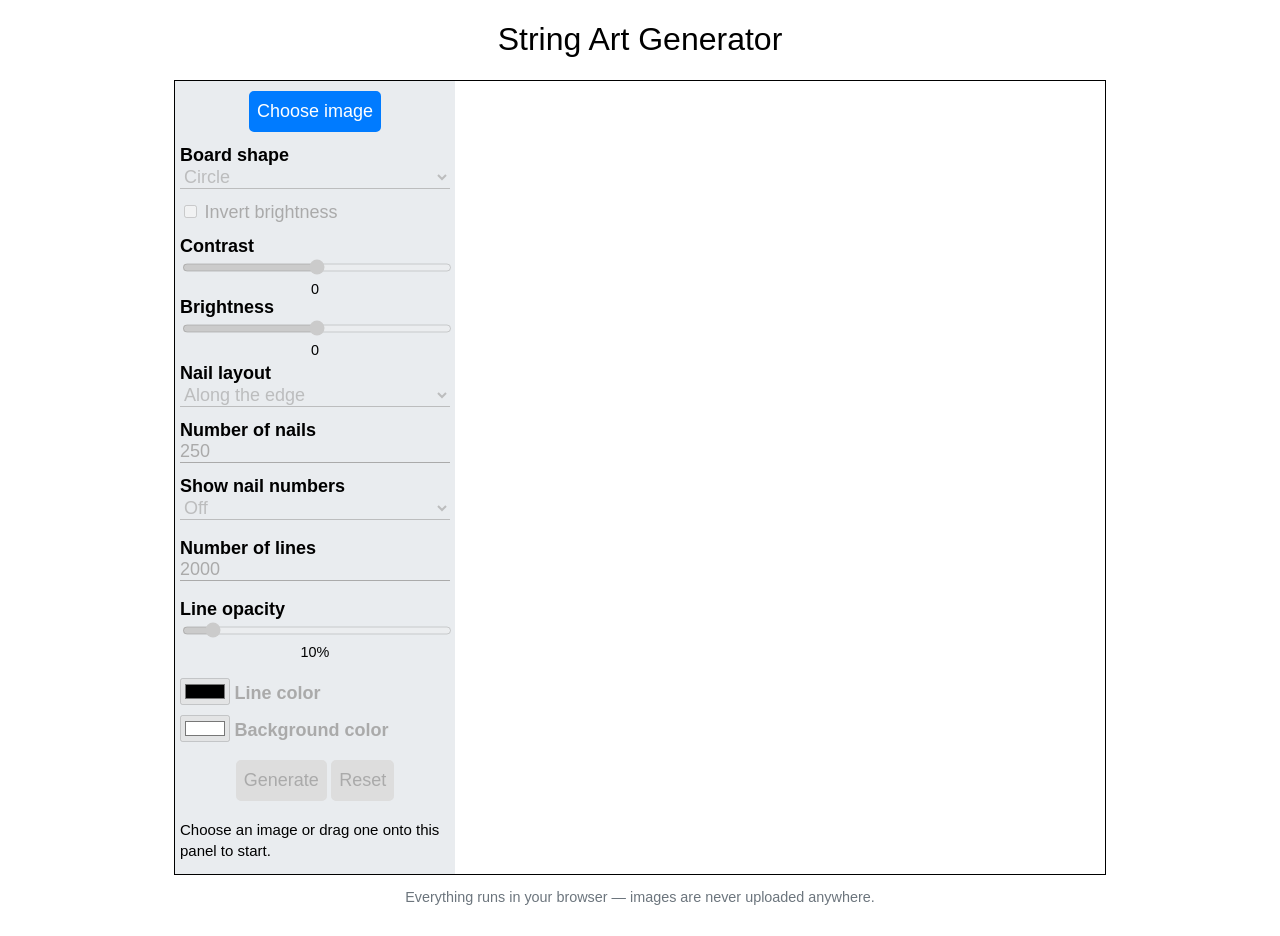
==== index.html @ 0b9c3422 "Custom Base Board like Hexagonal, Square, Circle, Oval String Art Portrait Webtool including Random " ====
<!DOCTYPE html>
<html lang="en">
<head>
    <meta charset="utf-8">
    <meta name="viewport" content="width=device-width, initial-scale=1">
    <title>String Art Generator</title>
    <meta name="description" content="Turn any photo into string art. Square, circle, landscape and portrait boards, printable nail templates and winding sequences.">
    <link rel="stylesheet" type="text/css" href="css/controls.css">
    <link rel="stylesheet" type="text/css" href="css/styles.css">
</head>
<body>
    <h1>String Art Generator</h1>
    <div class="generator" id="generator-box">
        <div class="drag-drop" id="drag-drop-box" style="display: none">
            <div class="drag-drop-table">
                <div>Drop the file to load the image</div>
            </div>
        </div>

        <div class="controls">
            <div class="control-block centered no-top-padding">
                <input type="submit" id="select-btn" value="Choose image"><br>
            </div>

            <div id="controls-box">
                <div class="control-block no-top-padding">
                    <label><b>Board shape</b>
                        <select id="form-type-box" disabled>
                            <option value="circle" selected>Circle</option>
                            <option value="rect">Square</option>
                            <option value="album">Landscape</option>
                            <option value="portrait">Portrait</option>
                            <option value="hexagon">Hexagon (flat top)</option>
                            <option value="hexagon-pointy">Hexagon (pointy top)</option>
                            <option value="oval-horizontal">Oval (horizontal)</option>
                            <option value="oval-vertical">Oval (vertical)</option>
                            <option value="image">Match image</option>
                        </select>
                    </label>
                </div>

                <div class="control-block no-top-padding">
                    <input type="checkbox" id="invert-box" disabled> <label for="invert-box">Invert brightness</label>
                </div>

                <div class="control-block no-margin no-top-padding">
                    <label><b>Contrast</b><br>
                        <input type="range" id="contrast-box" value="0" min="-100" max="100" step="5" disabled>
                    </label>
                    <div class="range-label" id="contrast-value">0</div>

                    <label><b>Brightness</b><br>
                        <input type="range" id="brightness-box" value="0" min="-100" max="100" step="5" disabled>
                    </label>
                    <div class="range-label" id="brightness-value">0</div>
                </div>

                <div class="control-block no-top-padding">
                    <label><b>Nail layout</b>
                        <select id="nails-mode-box" disabled>
                            <option value="border" selected>Along the edge</option>
                            <option value="grid">Grid</option>
                            <option value="random">Random</option>
                        </select>
                    </label>
                </div>

                <div class="control-block no-top-padding">
                    <label><b>Number of nails</b><br>
                        <input type="number" id="nails-count-box" value="250" min="50" max="1000" disabled>
                    </label>
                </div>

                <div class="control-block no-top-padding">
                    <label><b>Show nail numbers</b>
                        <select id="nail-numbers-box" disabled>
                            <option value="off" selected>Off</option>
                            <option value="all">Every nail</option>
                            <option value="5">Every 5th nail</option>
                            <option value="10">Every 10th nail</option>
                        </select>
                    </label>
                </div>

                <div class="control-block">
                    <label><b>Number of lines</b><br>
                        <input type="number" id="lines-count-box" value="2000" min="100" max="10000" disabled>
                    </label>
                </div>

                <div class="control-block">
                    <label><b>Line opacity</b><br>
                        <input type="range" id="lines-weight-box" value="10" min="1" max="100" disabled>
                    </label>
                    <div class="range-label" id="lines-weight-value">10%</div>
                </div>

                <div class="control-block no-margin">
                    <input type="color" id="lines-color-box" value="#000000" disabled> <label for="lines-color-box"><b>Line color</b></label>
                </div>

                <div class="control-block">
                    <input type="color" id="background-color-box" value="#ffffff" disabled> <label for="background-color-box"><b>Background color</b></label>
                </div>

                <div class="control-block centered">
                    <input type="submit" id="generate-btn" value="Generate" disabled>
                    <input type="submit" id="reset-btn" value="Reset" disabled>
                    <div id="status-box"></div>
                </div>
            </div>

            <div class="control-block">
                <div id="info-box">Choose an image or drag one onto this panel to start.</div>
            </div>

            <div id="save-box" style="display: none">
                <hr>
                <div class="control-block no-top-padding">
                    <label><b>Save as:</b>
                        <select id="save-type-box">
                            <option value="png">Image (PNG)</option>
                            <option value="svg">Vector (SVG)</option>
                            <option value="template">Nail template (SVG, numbered)</option>
                            <option value="sequence">Winding sequence (TXT)</option>
                            <option value="stringart">Project file (.stringart)</option>
                        </select>
                    </label>
                </div>

                <div class="control-block no-top-padding centered">
                    <input type="submit" id="save-btn" value="Save">
                </div>
            </div>
        </div>

        <div class="view">
            <div class="canvas-wrap">
                <canvas id="canvas"></canvas>
                <canvas id="overlay" aria-hidden="true"></canvas>
            </div>
        </div>
    </div>

    <p class="footer">Everything runs in your browser — images are never uploaded anywhere.</p>

    <script src="js/constants.js"></script>
    <script src="js/string_art_generator.js"></script>
    <script src="js/init.js"></script>
    <script src="js/events.js"></script>
    <script src="js/draw.js"></script>
    <script src="js/shapes.js"></script>
    <script>
        let canvas = document.getElementById('canvas')
        let generator = new StringArtGenerator(canvas)
    </script>
</body>
</html>
---- css/controls.css ----
.control-block {
    margin-bottom: 8px;
    padding: 5px;
    user-select: none;
    text-align: left;
}

.control-block input[type="text"],
.control-block input[type="number"],
.control-block input[type="range"],
.control-block select {
    box-sizing: border-box;
    width: 100%;
    border: none;
    border-bottom: 1px solid #808080;
    padding: 0;
    background: transparent;
    color: #000;
}

.control-block input[type="text"]:disabled,
.control-block input[type="number"]:disabled,
.control-block input[type="range"]:disabled,
.control-block select:disabled {
    color: #aaa;
    border-color: #aaa;
    pointer-events: none;
}

.control-block input[type="number"].half {
    width: 48%;
}

.control-block input[type="text"]:focus,
.control-block input[type="range"],
.control-block input[type="number"]:focus,
.control-block select:focus {
    outline: none;
    border-bottom: 1px solid #0062cc;
}

.control-block input[type="text"]:enabled:hover,
.control-block input[type="range"],
.control-block input[type="number"]:enabled:hover,
.control-block select:enabled:hover {
    outline: none;
    border-bottom: 1px solid #0062cc;
}

.control-block input[type="submit"] {
    background: #007bff;
    color: #fff;
    padding: 8px 6px;
    border: 2px solid #007bff;
    border-radius: 5px;
    outline: none;
}

.control-block input[type="submit"]:focus {
    border-color: #0062cc;
}

.control-block input[type="submit"]:enabled:hover {
    background: #0062cc;
    border-color: #0062cc;
    cursor: pointer;
}

.control-block input[type="submit"]:disabled {
    background: #ddd;
    border-color: #ddd;
    color: #aaa;
}

.control-block input:disabled + label {
    color: #aaa;
}

.control-block hr {
    margin-top: 0;
}

.control-block .range-label {
    text-align: center;
    font-size: 0.9em;
}

.control-block input[type="range"]:disabled > .range-label {
    color: #aaa;
}


.controls-section {
    border-top: 1px solid #000;
}

.controls-section .header {
    padding: 5px;
    font-weight: bold;
    font-size: 1.15em;
    cursor: pointer;
}
---- css/styles.css ----
body {
    font-family: Ubuntu, "Segoe UI", Roboto, "Helvetica Neue", Arial, sans-serif;
    margin: 0;
    padding: 0 8px 16px;
}

h1 {
    text-align: center;
    font-weight: 500;
}

.footer {
    text-align: center;
    color: #6c757d;
    font-size: 0.9em;
}

#info-box {
    font-size: 15px;
    line-height: 1.4;
}

.generator {
    display: table;
    border-collapse: collapse;
    border: 1px solid #000;
    margin: 0 auto;
    position: relative;
}

.controls {
    display: table-cell;
    width: 280px;
    vertical-align: top;
    padding-top: 10px;
    background: #e9ecef;
}

.view {
    display: table-cell;
    width: min(85vh, 50vw);
    vertical-align: top;
    padding: 10px 5px;
}

.generator input, .generator select, .generator label {
    font-family: Ubuntu, "Segoe UI", Roboto, "Helvetica Neue", Arial, sans-serif;
    font-size: 18px;
}

.view canvas {
    width: 100%;
    aspect-ratio: 1 / 1;
}

.centered {
    text-align: center !important;
}

.no-top-padding {
    padding-top: 0 !important;
}

.no-margin {
    margin: 0;
}

.drag-drop {
    background: #e9ecef88;
    position: absolute;
    left: 0;
    right: 0;
    top: 0;
    bottom: 0;
    font-size: 2.5em;
    color: #0062cc;
    pointer-events: none;
    user-select: none;
}

.drag-drop-table {
    display: table;
    height: 100%;
    width: 100%;
}

.drag-drop-table div {
    display: table-cell;
    text-align: center;
    vertical-align: middle;
}

@media (max-width: 600px) {
    .generator {
        display: block;
    }

    .view, .controls {
        display: block;
        width: auto;
    }
}

.canvas-wrap {
    position: relative;
}

.canvas-wrap canvas {
    display: block;
}

#overlay {
    position: absolute;
    left: 0;
    top: 0;
    pointer-events: none;
}
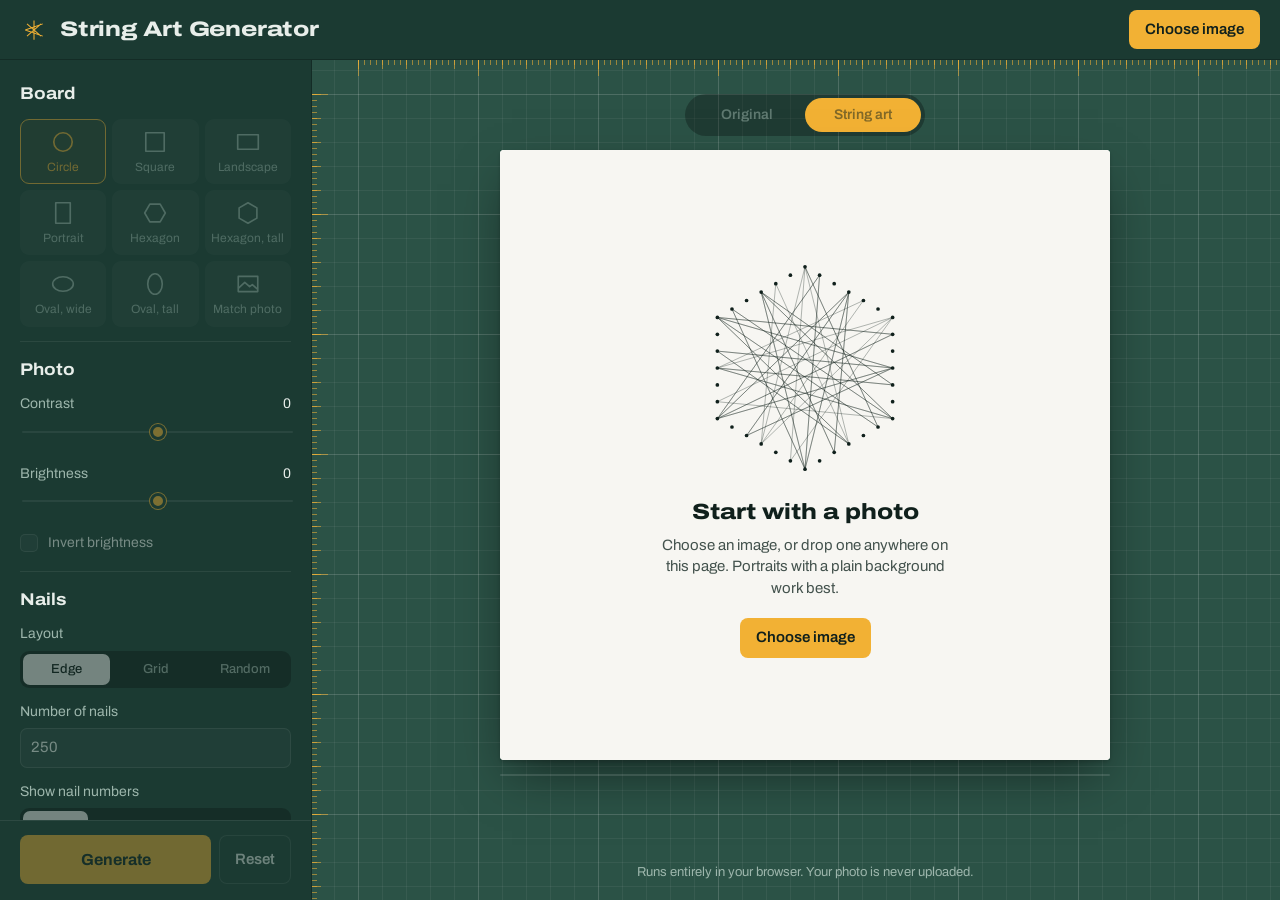
==== commit 4d0736af: "update theme gui changes" ====
--- a/index.html
+++ b/index.html
@@ -4,155 +4,210 @@
     <meta charset="utf-8">
     <meta name="viewport" content="width=device-width, initial-scale=1">
     <title>String Art Generator</title>
-    <meta name="description" content="Turn any photo into string art. Square, circle, landscape and portrait boards, printable nail templates and winding sequences.">
-    <link rel="stylesheet" type="text/css" href="css/controls.css">
-    <link rel="stylesheet" type="text/css" href="css/styles.css">
+    <meta name="description" content="Turn any photo into string art. Circle, square, portrait, hexagon and oval boards, printable nail templates and winding sequences.">
+    <meta name="theme-color" content="#1B3A32">
+    <link rel="icon" href="data:image/svg+xml,<svg xmlns='http://www.w3.org/2000/svg' viewBox='0 0 32 32'><rect width='32' height='32' rx='6' fill='%231B3A32'/><g stroke='%23F2B134' stroke-width='1.2'><path d='M6 16 L26 9 M6 16 L26 23 M16 5 L16 27 M8 9 L24 23 M8 23 L24 9'/></g></svg>">
+    <link rel="preconnect" href="https://fonts.googleapis.com">
+    <link rel="preconnect" href="https://fonts.gstatic.com" crossorigin>
+    <link rel="stylesheet" href="https://fonts.googleapis.com/css2?family=Archivo:wdth,wght@62..125,400..800&display=swap">
+    <link rel="stylesheet" href="css/app.css">
 </head>
 <body>
-    <h1>String Art Generator</h1>
-    <div class="generator" id="generator-box">
-        <div class="drag-drop" id="drag-drop-box" style="display: none">
-            <div class="drag-drop-table">
-                <div>Drop the file to load the image</div>
+<div class="app" id="generator-box">
+
+    <header class="topbar">
+        <div class="brand">
+            <svg class="brand-mark" viewBox="0 0 32 32" aria-hidden="true">
+                <g stroke="currentColor" stroke-width="1.2" fill="none"><path d="M6 16 L26 9 M6 16 L26 23 M16 5 L16 27 M8 9 L24 23 M8 23 L24 9"/></g>
+            </svg>
+            <h1>String Art Generator</h1>
+        </div>
+        <button type="button" class="btn btn-accent" id="select-btn">Choose image</button>
+    </header>
+
+    <!-- ============ Settings ============ -->
+    <aside class="sidebar" id="controls-box" aria-label="Settings">
+        <div class="sidebar-scroll">
+
+            <section class="group">
+                <h2>Board</h2>
+                <select id="form-type-box" class="hidden-select" disabled tabindex="-1" aria-hidden="true">
+                    <option value="circle" selected>Circle</option>
+                    <option value="rect">Square</option>
+                    <option value="album">Landscape</option>
+                    <option value="portrait">Portrait</option>
+                    <option value="hexagon">Hexagon (flat top)</option>
+                    <option value="hexagon-pointy">Hexagon (pointy top)</option>
+                    <option value="oval-horizontal">Oval (horizontal)</option>
+                    <option value="oval-vertical">Oval (vertical)</option>
+                    <option value="image">Match image</option>
+                </select>
+                <div class="shape-grid" data-chips-for="form-type-box" role="group" aria-label="Board shape">
+                    <button type="button" class="shape-chip" data-value="circle"><svg viewBox="0 0 24 24"><circle cx="12" cy="12" r="8.5"/></svg><span>Circle</span></button>
+                    <button type="button" class="shape-chip" data-value="rect"><svg viewBox="0 0 24 24"><rect x="3.5" y="3.5" width="17" height="17"/></svg><span>Square</span></button>
+                    <button type="button" class="shape-chip" data-value="album"><svg viewBox="0 0 24 24"><rect x="2.5" y="5.3" width="19" height="13.4"/></svg><span>Landscape</span></button>
+                    <button type="button" class="shape-chip" data-value="portrait"><svg viewBox="0 0 24 24"><rect x="5.3" y="2.5" width="13.4" height="19"/></svg><span>Portrait</span></button>
+                    <button type="button" class="shape-chip" data-value="hexagon"><svg viewBox="0 0 24 24"><polygon points="21.5,12 16.75,20.2 7.25,20.2 2.5,12 7.25,3.8 16.75,3.8"/></svg><span>Hexagon</span></button>
+                    <button type="button" class="shape-chip" data-value="hexagon-pointy"><svg viewBox="0 0 24 24"><polygon points="12,2.5 20.2,7.25 20.2,16.75 12,21.5 3.8,16.75 3.8,7.25"/></svg><span>Hexagon, tall</span></button>
+                    <button type="button" class="shape-chip" data-value="oval-horizontal"><svg viewBox="0 0 24 24"><ellipse cx="12" cy="12" rx="9.5" ry="6.7"/></svg><span>Oval, wide</span></button>
+                    <button type="button" class="shape-chip" data-value="oval-vertical"><svg viewBox="0 0 24 24"><ellipse cx="12" cy="12" rx="6.7" ry="9.5"/></svg><span>Oval, tall</span></button>
+                    <button type="button" class="shape-chip" data-value="image"><svg viewBox="0 0 24 24"><rect x="3" y="5" width="18" height="14"/><path d="M3 16 L9 10.5 L13.5 14.5 L16 12.5 L21 17"/></svg><span>Match photo</span></button>
+                </div>
+            </section>
+
+            <section class="group">
+                <h2>Photo</h2>
+                <div class="field">
+                    <div class="field-row"><label for="contrast-box">Contrast</label><output id="contrast-value">0</output></div>
+                    <input type="range" id="contrast-box" value="0" min="-100" max="100" step="5" disabled>
+                </div>
+                <div class="field">
+                    <div class="field-row"><label for="brightness-box">Brightness</label><output id="brightness-value">0</output></div>
+                    <input type="range" id="brightness-box" value="0" min="-100" max="100" step="5" disabled>
+                </div>
+                <label class="check">
+                    <input type="checkbox" id="invert-box" disabled>
+                    <span class="check-box" aria-hidden="true"></span>
+                    <span>Invert brightness</span>
+                </label>
+            </section>
+
+            <section class="group">
+                <h2>Nails</h2>
+                <div class="field">
+                    <span class="field-label" id="nails-mode-label">Layout</span>
+                    <select id="nails-mode-box" class="hidden-select" disabled tabindex="-1" aria-hidden="true">
+                        <option value="border" selected>Along the edge</option>
+                        <option value="grid">Grid</option>
+                        <option value="random">Random</option>
+                    </select>
+                    <div class="segmented" data-chips-for="nails-mode-box" role="group" aria-labelledby="nails-mode-label">
+                        <button type="button" data-value="border">Edge</button>
+                        <button type="button" data-value="grid">Grid</button>
+                        <button type="button" data-value="random">Random</button>
+                    </div>
+                </div>
+                <div class="field">
+                    <label for="nails-count-box" class="field-label">Number of nails</label>
+                    <input type="number" id="nails-count-box" value="250" min="50" max="1000" disabled>
+                </div>
+                <div class="field">
+                    <span class="field-label" id="nail-numbers-label">Show nail numbers</span>
+                    <select id="nail-numbers-box" class="hidden-select" disabled tabindex="-1" aria-hidden="true">
+                        <option value="off" selected>Off</option>
+                        <option value="all">Every nail</option>
+                        <option value="5">Every 5th nail</option>
+                        <option value="10">Every 10th nail</option>
+                    </select>
+                    <div class="segmented" data-chips-for="nail-numbers-box" role="group" aria-labelledby="nail-numbers-label">
+                        <button type="button" data-value="off">Off</button>
+                        <button type="button" data-value="all">All</button>
+                        <button type="button" data-value="5">Every 5</button>
+                        <button type="button" data-value="10">Every 10</button>
+                    </div>
+                </div>
+            </section>
+
+            <section class="group">
+                <h2>Thread</h2>
+                <div class="field">
+                    <label for="lines-count-box" class="field-label">Number of lines</label>
+                    <input type="number" id="lines-count-box" value="2000" min="100" max="10000" disabled>
+                </div>
+                <div class="field">
+                    <div class="field-row"><label for="lines-weight-box">Line opacity</label><output id="lines-weight-value">10%</output></div>
+                    <input type="range" id="lines-weight-box" value="10" min="1" max="100" disabled>
+                </div>
+                <div class="swatches">
+                    <label class="swatch">
+                        <input type="color" id="lines-color-box" value="#000000" disabled>
+                        <span>Thread</span>
+                    </label>
+                    <label class="swatch">
+                        <input type="color" id="background-color-box" value="#ffffff" disabled>
+                        <span>Board</span>
+                    </label>
+                </div>
+            </section>
+        </div>
+
+        <div class="actions">
+            <input type="button" class="btn btn-accent btn-big" id="generate-btn" value="Generate" disabled>
+            <input type="button" class="btn btn-ghost" id="reset-btn" value="Reset" disabled>
+            <div id="status-box" hidden></div>
+        </div>
+    </aside>
+
+    <!-- ============ Cutting-mat stage ============ -->
+    <main class="stage">
+        <div class="ruler ruler-x" aria-hidden="true"></div>
+        <div class="ruler ruler-y" aria-hidden="true"></div>
+
+        <div class="view-toggle" role="group" aria-label="View">
+            <span class="view-toggle-pill" aria-hidden="true"></span>
+            <button type="button" id="view-original" aria-pressed="false" disabled>Original</button>
+            <button type="button" id="view-art" aria-pressed="true" disabled>String art</button>
+        </div>
+
+        <div class="board" id="board">
+            <div class="flipper">
+                <div class="face face-front">
+                    <canvas id="canvas"></canvas>
+                    <canvas id="overlay" aria-hidden="true"></canvas>
+                </div>
+                <div class="face face-back">
+                    <canvas id="original"></canvas>
+                </div>
             </div>
-        </div>
-
-        <div class="controls">
-            <div class="control-block centered no-top-padding">
-                <input type="submit" id="select-btn" value="Choose image"><br>
+
+            <div class="empty" id="empty-state">
+                <svg class="empty-art" id="empty-art" viewBox="0 0 200 200" aria-hidden="true"></svg>
+                <p class="empty-title">Start with a photo</p>
+                <p class="empty-text">Choose an image, or drop one anywhere on this page. Portraits with a plain background work best.</p>
+                <button type="button" class="btn btn-accent" id="empty-select-btn">Choose image</button>
             </div>
-
-            <div id="controls-box">
-                <div class="control-block no-top-padding">
-                    <label><b>Board shape</b>
-                        <select id="form-type-box" disabled>
-                            <option value="circle" selected>Circle</option>
-                            <option value="rect">Square</option>
-                            <option value="album">Landscape</option>
-                            <option value="portrait">Portrait</option>
-                            <option value="hexagon">Hexagon (flat top)</option>
-                            <option value="hexagon-pointy">Hexagon (pointy top)</option>
-                            <option value="oval-horizontal">Oval (horizontal)</option>
-                            <option value="oval-vertical">Oval (vertical)</option>
-                            <option value="image">Match image</option>
-                        </select>
-                    </label>
-                </div>
-
-                <div class="control-block no-top-padding">
-                    <input type="checkbox" id="invert-box" disabled> <label for="invert-box">Invert brightness</label>
-                </div>
-
-                <div class="control-block no-margin no-top-padding">
-                    <label><b>Contrast</b><br>
-                        <input type="range" id="contrast-box" value="0" min="-100" max="100" step="5" disabled>
-                    </label>
-                    <div class="range-label" id="contrast-value">0</div>
-
-                    <label><b>Brightness</b><br>
-                        <input type="range" id="brightness-box" value="0" min="-100" max="100" step="5" disabled>
-                    </label>
-                    <div class="range-label" id="brightness-value">0</div>
-                </div>
-
-                <div class="control-block no-top-padding">
-                    <label><b>Nail layout</b>
-                        <select id="nails-mode-box" disabled>
-                            <option value="border" selected>Along the edge</option>
-                            <option value="grid">Grid</option>
-                            <option value="random">Random</option>
-                        </select>
-                    </label>
-                </div>
-
-                <div class="control-block no-top-padding">
-                    <label><b>Number of nails</b><br>
-                        <input type="number" id="nails-count-box" value="250" min="50" max="1000" disabled>
-                    </label>
-                </div>
-
-                <div class="control-block no-top-padding">
-                    <label><b>Show nail numbers</b>
-                        <select id="nail-numbers-box" disabled>
-                            <option value="off" selected>Off</option>
-                            <option value="all">Every nail</option>
-                            <option value="5">Every 5th nail</option>
-                            <option value="10">Every 10th nail</option>
-                        </select>
-                    </label>
-                </div>
-
-                <div class="control-block">
-                    <label><b>Number of lines</b><br>
-                        <input type="number" id="lines-count-box" value="2000" min="100" max="10000" disabled>
-                    </label>
-                </div>
-
-                <div class="control-block">
-                    <label><b>Line opacity</b><br>
-                        <input type="range" id="lines-weight-box" value="10" min="1" max="100" disabled>
-                    </label>
-                    <div class="range-label" id="lines-weight-value">10%</div>
-                </div>
-
-                <div class="control-block no-margin">
-                    <input type="color" id="lines-color-box" value="#000000" disabled> <label for="lines-color-box"><b>Line color</b></label>
-                </div>
-
-                <div class="control-block">
-                    <input type="color" id="background-color-box" value="#ffffff" disabled> <label for="background-color-box"><b>Background color</b></label>
-                </div>
-
-                <div class="control-block centered">
-                    <input type="submit" id="generate-btn" value="Generate" disabled>
-                    <input type="submit" id="reset-btn" value="Reset" disabled>
-                    <div id="status-box"></div>
-                </div>
-            </div>
-
-            <div class="control-block">
-                <div id="info-box">Choose an image or drag one onto this panel to start.</div>
-            </div>
-
-            <div id="save-box" style="display: none">
-                <hr>
-                <div class="control-block no-top-padding">
-                    <label><b>Save as:</b>
-                        <select id="save-type-box">
-                            <option value="png">Image (PNG)</option>
-                            <option value="svg">Vector (SVG)</option>
-                            <option value="template">Nail template (SVG, numbered)</option>
-                            <option value="sequence">Winding sequence (TXT)</option>
-                            <option value="stringart">Project file (.stringart)</option>
-                        </select>
-                    </label>
-                </div>
-
-                <div class="control-block no-top-padding centered">
-                    <input type="submit" id="save-btn" value="Save">
-                </div>
-            </div>
-        </div>
-
-        <div class="view">
-            <div class="canvas-wrap">
-                <canvas id="canvas"></canvas>
-                <canvas id="overlay" aria-hidden="true"></canvas>
-            </div>
-        </div>
+        </div>
+
+        <div class="status">
+            <div class="thread" aria-hidden="true"><div class="thread-fill" id="thread-fill"></div></div>
+            <div id="info-box" class="info" aria-live="polite"></div>
+        </div>
+
+        <div id="save-box" class="export" style="display: none">
+            <select id="save-type-box" class="hidden-select" tabindex="-1" aria-hidden="true">
+                <option value="png">png</option>
+                <option value="svg">svg</option>
+                <option value="template">template</option>
+                <option value="sequence">sequence</option>
+                <option value="stringart">stringart</option>
+            </select>
+            <span class="export-label">Download</span>
+            <button type="button" class="btn btn-chip" data-save="png">PNG image</button>
+            <button type="button" class="btn btn-chip" data-save="svg">SVG vector</button>
+            <button type="button" class="btn btn-chip" data-save="template">Nail template</button>
+            <button type="button" class="btn btn-chip" data-save="sequence">Winding sequence</button>
+            <button type="button" class="btn btn-chip" data-save="stringart">Project file</button>
+            <input type="button" id="save-btn" value="Save" hidden>
+        </div>
+
+        <p class="privacy">Runs entirely in your browser. Your photo is never uploaded.</p>
+    </main>
+
+    <div class="drag-drop" id="drag-drop-box" style="display: none">
+        <div class="drag-drop-inner">Drop the photo to load it</div>
     </div>
-
-    <p class="footer">Everything runs in your browser — images are never uploaded anywhere.</p>
-
-    <script src="js/constants.js"></script>
-    <script src="js/string_art_generator.js"></script>
-    <script src="js/init.js"></script>
-    <script src="js/events.js"></script>
-    <script src="js/draw.js"></script>
-    <script src="js/shapes.js"></script>
-    <script>
-        let canvas = document.getElementById('canvas')
-        let generator = new StringArtGenerator(canvas)
-    </script>
+</div>
+
+<script src="js/constants.js"></script>
+<script src="js/string_art_generator.js"></script>
+<script src="js/init.js"></script>
+<script src="js/events.js"></script>
+<script src="js/draw.js"></script>
+<script src="js/shapes.js"></script>
+<script>
+    let canvas = document.getElementById('canvas')
+    let generator = new StringArtGenerator(canvas)
+</script>
+<script src="js/ui.js"></script>
 </body>
 </html>
--- a/css/app.css
+++ b/css/app.css
@@ -0,0 +1,789 @@
+/* String Art Generator — "cutting mat" workbench theme */
+
+:root {
+    --mat: #2B5246;            /* self-healing cutting mat */
+    --mat-deep: #1B3A32;       /* side panel */
+    --mat-line: rgba(255, 255, 255, 0.055);
+    --mat-line-strong: rgba(255, 255, 255, 0.11);
+    --marigold: #F2B134;       /* mat markings, thread, primary actions */
+    --marigold-hover: #F7C35A;
+    --paper: #F7F6F2;          /* the board */
+    --ink: #10201C;
+    --on-dark: #E8EEEA;
+    --on-dark-muted: #9DB6AC;
+    --field: rgba(255, 255, 255, 0.06);
+    --field-border: rgba(255, 255, 255, 0.14);
+
+    --font: "Archivo", "Helvetica Neue", Arial, sans-serif;
+    --flip-ms: 820ms;
+    --ease: cubic-bezier(0.65, 0, 0.35, 1);
+    --sidebar: 312px;
+}
+
+* { box-sizing: border-box; }
+
+html, body {
+    height: 100%;
+    margin: 0;
+}
+
+body {
+    font-family: var(--font);
+    font-size: 15px;
+    line-height: 1.45;
+    color: var(--on-dark);
+    background: var(--mat-deep);
+    -webkit-font-smoothing: antialiased;
+}
+
+button, input, select { font: inherit; color: inherit; }
+
+:focus-visible {
+    outline: 2px solid var(--marigold);
+    outline-offset: 2px;
+}
+
+.hidden-select { display: none; }
+
+/* ---------- App frame ---------- */
+
+.app {
+    position: relative;
+    height: 100vh;
+    display: grid;
+    grid-template-columns: var(--sidebar) 1fr;
+    grid-template-rows: 60px 1fr;
+    grid-template-areas:
+        "top top"
+        "side stage";
+}
+
+.topbar {
+    grid-area: top;
+    display: flex;
+    align-items: center;
+    justify-content: space-between;
+    padding: 0 20px;
+    background: var(--mat-deep);
+    border-bottom: 1px solid rgba(0, 0, 0, 0.25);
+}
+
+.brand {
+    display: flex;
+    align-items: center;
+    gap: 12px;
+}
+
+.brand-mark {
+    width: 28px;
+    height: 28px;
+    color: var(--marigold);
+}
+
+.brand h1 {
+    margin: 0;
+    font-size: 21px;
+    font-weight: 800;
+    font-stretch: 125%;
+    font-variation-settings: "wdth" 125;
+    letter-spacing: -0.01em;
+}
+
+/* ---------- Buttons ---------- */
+
+.btn {
+    border: 0;
+    border-radius: 8px;
+    padding: 9px 16px;
+    font-weight: 600;
+    cursor: pointer;
+    transition: background-color 150ms, color 150ms, transform 120ms;
+}
+
+.btn:active:not(:disabled) { transform: translateY(1px); }
+
+.btn:disabled { cursor: not-allowed; opacity: 0.4; }
+
+.btn-accent {
+    background: var(--marigold);
+    color: var(--ink);
+}
+
+.btn-accent:hover:not(:disabled) { background: var(--marigold-hover); }
+
+.btn-ghost {
+    background: transparent;
+    color: var(--on-dark);
+    box-shadow: inset 0 0 0 1px var(--field-border);
+}
+
+.btn-ghost:hover:not(:disabled) { background: var(--field); }
+
+.btn-big {
+    flex: 1;
+    padding: 13px 16px;
+    font-size: 16px;
+    font-weight: 700;
+}
+
+.btn-chip {
+    background: rgba(255, 255, 255, 0.1);
+    color: var(--on-dark);
+    padding: 8px 13px;
+    font-weight: 500;
+    font-size: 14px;
+}
+
+.btn-chip:hover { background: var(--marigold); color: var(--ink); }
+
+/* ---------- Sidebar ---------- */
+
+.sidebar {
+    grid-area: side;
+    display: flex;
+    flex-direction: column;
+    min-height: 0;
+    background: var(--mat-deep);
+    border-right: 1px solid rgba(0, 0, 0, 0.25);
+}
+
+.sidebar-scroll {
+    flex: 1;
+    overflow-y: auto;
+    padding: 6px 20px 20px;
+    scrollbar-width: thin;
+    scrollbar-color: rgba(255, 255, 255, 0.2) transparent;
+}
+
+.group {
+    padding: 16px 0 6px;
+    border-bottom: 1px solid rgba(255, 255, 255, 0.07);
+}
+
+.group:last-child { border-bottom: 0; }
+
+.group h2 {
+    margin: 0 0 12px;
+    font-size: 17px;
+    font-weight: 700;
+    font-stretch: 112%;
+    font-variation-settings: "wdth" 112;
+}
+
+.field { margin-bottom: 14px; }
+
+.field-row {
+    display: flex;
+    justify-content: space-between;
+    align-items: baseline;
+    margin-bottom: 4px;
+}
+
+.field-row label, .field-label {
+    display: block;
+    color: var(--on-dark-muted);
+    font-size: 14px;
+}
+
+.field-label { margin-bottom: 6px; }
+
+output {
+    font-variant-numeric: tabular-nums;
+    font-size: 14px;
+    color: var(--on-dark);
+}
+
+input[type="number"] {
+    width: 100%;
+    padding: 8px 10px;
+    border-radius: 7px;
+    border: 1px solid var(--field-border);
+    background: var(--field);
+    font-variant-numeric: tabular-nums;
+}
+
+input[type="number"]:focus { border-color: var(--marigold); outline: none; }
+
+input:disabled { opacity: 0.45; }
+
+/* Range: a taut thread with a nail-head thumb */
+input[type="range"] {
+    -webkit-appearance: none;
+    appearance: none;
+    width: 100%;
+    height: 22px;
+    background: transparent;
+    cursor: pointer;
+}
+
+input[type="range"]::-webkit-slider-runnable-track {
+    height: 2px;
+    background: var(--field-border);
+    border-radius: 2px;
+}
+
+input[type="range"]::-moz-range-track {
+    height: 2px;
+    background: var(--field-border);
+}
+
+input[type="range"]::-moz-range-progress {
+    height: 2px;
+    background: var(--marigold);
+}
+
+input[type="range"]::-webkit-slider-thumb {
+    -webkit-appearance: none;
+    width: 16px;
+    height: 16px;
+    margin-top: -7px;
+    border-radius: 50%;
+    background: var(--marigold);
+    border: 3px solid var(--mat-deep);
+    box-shadow: 0 0 0 1px var(--marigold);
+}
+
+input[type="range"]::-moz-range-thumb {
+    width: 12px;
+    height: 12px;
+    border-radius: 50%;
+    background: var(--marigold);
+    border: 3px solid var(--mat-deep);
+    box-shadow: 0 0 0 1px var(--marigold);
+}
+
+input[type="range"]:disabled { cursor: not-allowed; }
+
+/* Checkbox */
+.check {
+    display: flex;
+    align-items: center;
+    gap: 10px;
+    margin: 4px 0 12px;
+    cursor: pointer;
+    font-size: 14px;
+}
+
+.check input { position: absolute; opacity: 0; pointer-events: none; }
+
+.check-box {
+    width: 18px;
+    height: 18px;
+    border-radius: 5px;
+    border: 1px solid var(--field-border);
+    background: var(--field);
+    display: grid;
+    place-items: center;
+    transition: background-color 150ms;
+}
+
+.check input:checked + .check-box { background: var(--marigold); border-color: var(--marigold); }
+
+.check input:checked + .check-box::after {
+    content: "";
+    width: 9px;
+    height: 5px;
+    border-left: 2px solid var(--ink);
+    border-bottom: 2px solid var(--ink);
+    transform: translateY(-1px) rotate(-45deg);
+}
+
+.check input:focus-visible + .check-box { outline: 2px solid var(--marigold); outline-offset: 2px; }
+
+.check input:disabled ~ * { opacity: 0.45; }
+
+/* Shape picker */
+.shape-grid {
+    display: grid;
+    grid-template-columns: repeat(3, 1fr);
+    gap: 6px;
+    margin-bottom: 8px;
+}
+
+.shape-chip {
+    display: flex;
+    flex-direction: column;
+    align-items: center;
+    gap: 4px;
+    padding: 9px 4px 7px;
+    border: 1px solid transparent;
+    border-radius: 9px;
+    background: var(--field);
+    cursor: pointer;
+    font-size: 12px;
+    color: var(--on-dark-muted);
+    transition: background-color 150ms, border-color 150ms, color 150ms;
+}
+
+.shape-chip svg {
+    width: 26px;
+    height: 26px;
+    fill: none;
+    stroke: currentColor;
+    stroke-width: 1.5;
+    stroke-linejoin: round;
+}
+
+.shape-chip:hover:not(:disabled) { color: var(--on-dark); border-color: var(--field-border); }
+
+.shape-chip[aria-pressed="true"] {
+    color: var(--marigold);
+    border-color: var(--marigold);
+    background: rgba(242, 177, 52, 0.08);
+}
+
+.shape-chip:disabled { cursor: not-allowed; opacity: 0.4; }
+
+/* Segmented controls */
+.segmented {
+    display: flex;
+    padding: 3px;
+    gap: 2px;
+    border-radius: 9px;
+    background: rgba(0, 0, 0, 0.22);
+}
+
+.segmented button {
+    flex: 1;
+    border: 0;
+    border-radius: 7px;
+    padding: 6px 4px;
+    background: transparent;
+    color: var(--on-dark-muted);
+    font-size: 13px;
+    font-weight: 500;
+    cursor: pointer;
+    transition: background-color 150ms, color 150ms;
+}
+
+.segmented button:hover:not(:disabled) { color: var(--on-dark); }
+
+.segmented button[aria-pressed="true"] { background: var(--on-dark); color: var(--ink); }
+
+.segmented button:disabled { cursor: not-allowed; opacity: 0.45; }
+
+/* Colour swatches */
+.swatches {
+    display: flex;
+    gap: 10px;
+    margin-bottom: 10px;
+}
+
+.swatch {
+    flex: 1;
+    display: flex;
+    align-items: center;
+    gap: 10px;
+    padding: 7px 10px;
+    border-radius: 8px;
+    background: var(--field);
+    cursor: pointer;
+    font-size: 14px;
+}
+
+.swatch input[type="color"] {
+    -webkit-appearance: none;
+    appearance: none;
+    width: 24px;
+    height: 24px;
+    padding: 0;
+    border: 2px solid rgba(255, 255, 255, 0.35);
+    border-radius: 50%;
+    background: none;
+    cursor: pointer;
+}
+
+.swatch input[type="color"]::-webkit-color-swatch-wrapper { padding: 0; }
+.swatch input[type="color"]::-webkit-color-swatch { border: 0; border-radius: 50%; }
+.swatch input[type="color"]::-moz-color-swatch { border: 0; border-radius: 50%; }
+
+.actions {
+    display: flex;
+    gap: 8px;
+    padding: 14px 20px 16px;
+    border-top: 1px solid rgba(255, 255, 255, 0.08);
+    background: var(--mat-deep);
+}
+
+/* ---------- Stage: the cutting mat ---------- */
+
+.stage {
+    grid-area: stage;
+    position: relative;
+    min-width: 0;
+    min-height: 0;
+    overflow: auto;
+    display: flex;
+    flex-direction: column;
+    align-items: center;
+    padding: 34px 28px 18px 46px;
+    gap: 14px;
+    background-color: var(--mat);
+    background-image:
+        linear-gradient(var(--mat-line-strong) 1px, transparent 1px),
+        linear-gradient(90deg, var(--mat-line-strong) 1px, transparent 1px),
+        linear-gradient(var(--mat-line) 1px, transparent 1px),
+        linear-gradient(90deg, var(--mat-line) 1px, transparent 1px);
+    background-size: 120px 120px, 120px 120px, 24px 24px, 24px 24px;
+    background-position: 46px 34px;
+}
+
+/* Ruler ticks along the mat edges */
+.ruler {
+    position: absolute;
+    pointer-events: none;
+    --tick: rgba(242, 177, 52, 0.55);
+}
+
+.ruler-x {
+    top: 0;
+    left: 46px;
+    right: 0;
+    height: 22px;
+    background-image:
+        linear-gradient(90deg, var(--tick) 1px, transparent 1px),
+        linear-gradient(90deg, var(--tick) 1px, transparent 1px),
+        linear-gradient(90deg, var(--tick) 1px, transparent 1px);
+    background-size: 120px 16px, 24px 9px, 6px 5px;
+    background-repeat: repeat-x;
+    background-position: 0 0;
+}
+
+.ruler-y {
+    top: 34px;
+    left: 0;
+    bottom: 0;
+    width: 22px;
+    background-image:
+        linear-gradient(var(--tick) 1px, transparent 1px),
+        linear-gradient(var(--tick) 1px, transparent 1px),
+        linear-gradient(var(--tick) 1px, transparent 1px);
+    background-size: 16px 120px, 9px 24px, 5px 6px;
+    background-repeat: repeat-y;
+    background-position: 0 0;
+}
+
+/* View toggle with a sliding pill */
+.view-toggle {
+    position: relative;
+    display: inline-grid;
+    grid-template-columns: 1fr 1fr;
+    padding: 4px;
+    border-radius: 999px;
+    background: rgba(0, 0, 0, 0.28);
+    flex-shrink: 0;
+}
+
+.view-toggle button {
+    position: relative;
+    z-index: 1;
+    border: 0;
+    background: transparent;
+    padding: 7px 20px;
+    min-width: 116px;
+    border-radius: 999px;
+    font-weight: 600;
+    font-size: 14px;
+    color: var(--on-dark-muted);
+    cursor: pointer;
+    transition: color 250ms;
+}
+
+.view-toggle button[aria-pressed="true"] { color: var(--ink); }
+.view-toggle button:disabled { cursor: not-allowed; opacity: 0.5; }
+
+.view-toggle-pill {
+    position: absolute;
+    top: 4px;
+    bottom: 4px;
+    left: 4px;
+    width: calc(50% - 4px);
+    border-radius: 999px;
+    background: var(--marigold);
+    transform: translateX(100%);
+    transition: transform 420ms var(--ease);
+}
+
+.app.show-original .view-toggle-pill { transform: translateX(0); }
+
+/* The board: a 3D flip card */
+.board {
+    position: relative;
+    width: min(100%, max(280px, calc(100vh - 290px)));
+    aspect-ratio: 1 / 1;
+    flex-shrink: 0;
+    perspective: 2200px;
+}
+
+.flipper {
+    position: absolute;
+    inset: 0;
+    transform-style: preserve-3d;
+    transition: transform var(--flip-ms) var(--ease);
+}
+
+.app.show-original .flipper { transform: rotateY(180deg); }
+
+.board.is-flipping { animation: lift var(--flip-ms) var(--ease); }
+
+@keyframes lift {
+    50% { transform: scale(0.93); }
+}
+
+.face {
+    position: absolute;
+    inset: 0;
+    backface-visibility: hidden;
+    -webkit-backface-visibility: hidden;
+    border-radius: 4px;
+    background: var(--paper);
+    box-shadow:
+        0 1px 0 rgba(255, 255, 255, 0.5) inset,
+        0 2px 4px rgba(0, 0, 0, 0.18),
+        0 22px 50px -12px rgba(0, 0, 0, 0.5);
+    overflow: hidden;
+}
+
+.face-back { transform: rotateY(180deg); }
+
+.face canvas {
+    position: absolute;
+    inset: 0;
+    width: 100%;
+    height: 100%;
+    display: block;
+    cursor: grab;
+    touch-action: none;
+}
+
+.face canvas:active { cursor: grabbing; }
+
+#overlay { pointer-events: none; }
+
+/* Only the face you can see reacts to the pointer */
+.face-back { pointer-events: none; }
+.app.show-original .face-front { pointer-events: none; }
+.app.show-original .face-back { pointer-events: auto; }
+
+.app.is-generating .face canvas { cursor: progress; }
+
+/* Empty state */
+.empty {
+    position: absolute;
+    inset: 0;
+    z-index: 2;
+    display: flex;
+    flex-direction: column;
+    align-items: center;
+    justify-content: center;
+    text-align: center;
+    padding: 24px;
+    color: var(--ink);
+    background: var(--paper);
+    border-radius: 4px;
+    transition: opacity 400ms, visibility 400ms;
+}
+
+.app.has-image .empty { opacity: 0; visibility: hidden; }
+
+.empty-art {
+    width: min(46%, 230px);
+    margin-bottom: 14px;
+}
+
+.empty-art .nail { fill: var(--ink); }
+
+.empty-art .line {
+    stroke: var(--ink);
+    stroke-opacity: 0.55;
+    stroke-width: 0.5;
+    fill: none;
+}
+
+.empty-art .line.draw {
+    stroke-dasharray: var(--len);
+    stroke-dashoffset: var(--len);
+    animation: draw-thread 520ms var(--ease) forwards;
+    animation-delay: var(--delay);
+}
+
+@keyframes draw-thread {
+    to { stroke-dashoffset: 0; }
+}
+
+.empty-title {
+    margin: 0 0 6px;
+    font-size: 22px;
+    font-weight: 800;
+    font-stretch: 118%;
+    font-variation-settings: "wdth" 118;
+}
+
+.empty-text {
+    margin: 0 0 18px;
+    max-width: 34ch;
+    color: #43524D;
+}
+
+/* Status: a progress thread + stats */
+.status {
+    width: min(100%, max(280px, calc(100vh - 290px)));
+    flex-shrink: 0;
+}
+
+.thread {
+    position: relative;
+    height: 2px;
+    background: rgba(255, 255, 255, 0.12);
+    border-radius: 2px;
+    margin-bottom: 10px;
+}
+
+.thread-fill {
+    position: absolute;
+    left: 0;
+    top: 0;
+    bottom: 0;
+    width: 0;
+    background: var(--marigold);
+    border-radius: 2px;
+}
+
+/* The "needle" riding on the end of the thread */
+.thread-fill::after {
+    content: "";
+    position: absolute;
+    right: -4px;
+    top: -3px;
+    width: 8px;
+    height: 8px;
+    border-radius: 50%;
+    background: var(--marigold);
+    box-shadow: 0 0 0 3px rgba(242, 177, 52, 0.25);
+    opacity: 0;
+    transition: opacity 200ms;
+}
+
+.app.is-generating .thread-fill::after { opacity: 1; }
+
+.info {
+    display: flex;
+    flex-wrap: wrap;
+    justify-content: center;
+    gap: 6px 22px;
+    min-height: 22px;
+    font-size: 14px;
+    color: var(--on-dark-muted);
+    text-align: center;
+}
+
+.info .stat b {
+    color: var(--on-dark);
+    font-weight: 600;
+    font-variant-numeric: tabular-nums;
+}
+
+.info .hint b { color: var(--on-dark); }
+
+/* Export row, revealed when a run finishes */
+.export {
+    display: flex;
+    flex-wrap: wrap;
+    align-items: center;
+    justify-content: center;
+    gap: 8px;
+    flex-shrink: 0;
+    animation: rise 480ms var(--ease) both;
+}
+
+.export-label {
+    margin-right: 4px;
+    font-weight: 600;
+}
+
+@keyframes rise {
+    from { opacity: 0; transform: translateY(10px); }
+}
+
+.privacy {
+    text-align: center;
+    margin: auto 0 0;
+    padding-top: 6px;
+    font-size: 13px;
+    color: var(--on-dark-muted);
+    flex-shrink: 0;
+}
+
+/* Drag and drop */
+.drag-drop {
+    position: absolute;
+    inset: 0;
+    z-index: 20;
+    display: grid;
+    place-items: center;
+    background: rgba(27, 58, 50, 0.82);
+    pointer-events: none;
+}
+
+.drag-drop-inner {
+    padding: 34px 46px;
+    border: 2px dashed var(--marigold);
+    border-radius: 14px;
+    font-size: 26px;
+    font-weight: 700;
+    color: var(--marigold);
+}
+
+/* ---------- Small screens: stack the stage above the settings ---------- */
+
+@media (max-width: 860px) {
+    .app {
+        height: auto;
+        min-height: 100vh;
+        grid-template-columns: 1fr;
+        grid-template-rows: 56px auto auto;
+        grid-template-areas:
+            "top"
+            "stage"
+            "side";
+    }
+
+    .brand h1 { font-size: 17px; }
+
+    .stage {
+        overflow: visible;
+        padding: 30px 14px 18px 30px;
+        background-position: 30px 30px;
+    }
+
+    .ruler-x { left: 30px; }
+    .ruler-y { top: 30px; width: 16px; }
+
+    .board, .status { width: 100%; }
+
+    .sidebar { border-right: 0; }
+
+    .sidebar-scroll { overflow: visible; }
+
+    .actions {
+        position: sticky;
+        bottom: 0;
+        box-shadow: 0 -8px 20px rgba(0, 0, 0, 0.25);
+    }
+
+    .privacy { margin-top: 4px; }
+}
+
+/* ---------- Reduced motion: crossfade instead of flipping ---------- */
+
+@media (prefers-reduced-motion: reduce) {
+    .flipper { transition: none; transform: none !important; }
+    .face { backface-visibility: visible; -webkit-backface-visibility: visible; transition: opacity 200ms; }
+    .face-back { transform: none; opacity: 0; }
+    .app.show-original .face-back { opacity: 1; }
+    .app.show-original .face-front { opacity: 0; }
+    .board.is-flipping { animation: none; }
+    .view-toggle-pill { transition: none; }
+    .empty-art .line.draw { animation: none; stroke-dashoffset: 0; }
+    .export { animation: none; }
+}
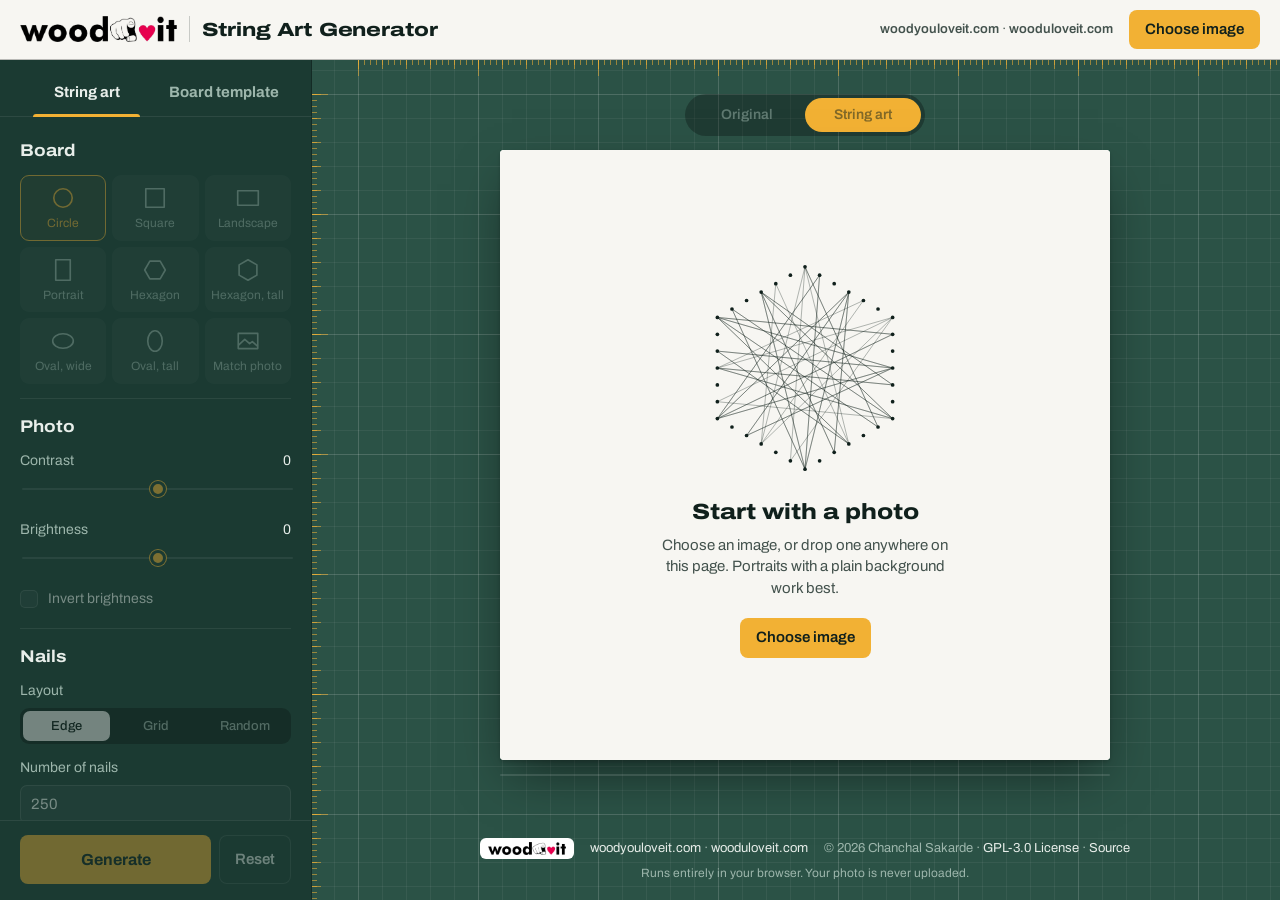
==== commit 976bc047: "Added Board Design PDF template generation" ====
--- a/index.html
+++ b/index.html
@@ -1,12 +1,36 @@
 <!DOCTYPE html>
+<!--
+    Custom Base Board String Art Portrait Webtool
+    woodyouloveit.com · wooduloveit.com
+
+    Copyright (C) 2026 Chanchal Sakarde
+    Based on StringArtGenerator by dronperminov (https://github.com/dronperminov/StringArtGenerator)
+
+    This program is free software: you can redistribute it and/or modify
+    it under the terms of the GNU General Public License as published by
+    the Free Software Foundation, either version 3 of the License, or
+    (at your option) any later version.
+
+    This program is distributed in the hope that it will be useful,
+    but WITHOUT ANY WARRANTY; without even the implied warranty of
+    MERCHANTABILITY or FITNESS FOR A PARTICULAR PURPOSE.  See the
+    GNU General Public License for more details.
+
+    You should have received a copy of the GNU General Public License
+    along with this program.  If not, see <https://www.gnu.org/licenses/>.
+    https://github.com/ChanchalSakardeQH/Custom-Base-Board-String-Art-Portrait-Webtool#GPL-3.0-1-ov-file
+-->
 <html lang="en">
 <head>
     <meta charset="utf-8">
     <meta name="viewport" content="width=device-width, initial-scale=1">
-    <title>String Art Generator</title>
-    <meta name="description" content="Turn any photo into string art. Circle, square, portrait, hexagon and oval boards, printable nail templates and winding sequences.">
+    <title>String Art Generator · woodyouloveit</title>
+    <meta name="description" content="Turn any photo into string art, or print an actual-size board template with numbered nails. Circle, square, portrait, hexagon and oval boards. By woodyouloveit.com.">
+    <meta name="author" content="Chanchal Sakarde">
+    <meta name="copyright" content="© 2026 Chanchal Sakarde, GPL-3.0">
+    <link rel="license" href="https://github.com/ChanchalSakardeQH/Custom-Base-Board-String-Art-Portrait-Webtool#GPL-3.0-1-ov-file">
     <meta name="theme-color" content="#1B3A32">
-    <link rel="icon" href="data:image/svg+xml,<svg xmlns='http://www.w3.org/2000/svg' viewBox='0 0 32 32'><rect width='32' height='32' rx='6' fill='%231B3A32'/><g stroke='%23F2B134' stroke-width='1.2'><path d='M6 16 L26 9 M6 16 L26 23 M16 5 L16 27 M8 9 L24 23 M8 23 L24 9'/></g></svg>">
+    <link rel="icon" href="data:image/svg+xml,<svg xmlns='http://www.w3.org/2000/svg' viewBox='0 0 32 32'><rect width='32' height='32' rx='7' fill='%23ffffff'/><path d='M16 27 C6 20 3 14.5 3 10.5 C3 6.9 5.8 4.5 9 4.5 C11.9 4.5 14.4 6.3 16 9 C17.6 6.3 20.1 4.5 23 4.5 C26.2 4.5 29 6.9 29 10.5 C29 14.5 26 20 16 27 Z' fill='%23E7004E'/></svg>">
     <link rel="preconnect" href="https://fonts.googleapis.com">
     <link rel="preconnect" href="https://fonts.gstatic.com" crossorigin>
     <link rel="stylesheet" href="https://fonts.googleapis.com/css2?family=Archivo:wdth,wght@62..125,400..800&display=swap">
@@ -17,16 +41,27 @@
 
     <header class="topbar">
         <div class="brand">
-            <svg class="brand-mark" viewBox="0 0 32 32" aria-hidden="true">
-                <g stroke="currentColor" stroke-width="1.2" fill="none"><path d="M6 16 L26 9 M6 16 L26 23 M16 5 L16 27 M8 9 L24 23 M8 23 L24 9"/></g>
-            </svg>
+            <a class="brand-logo" href="https://woodyouloveit.com" target="_blank" rel="noopener" title="woodyouloveit.com">
+                <img src="docs/logo.png" alt="woodyouloveit" width="911" height="151">
+            </a>
+            <span class="brand-divider" aria-hidden="true"></span>
             <h1>String Art Generator</h1>
         </div>
-        <button type="button" class="btn btn-accent" id="select-btn">Choose image</button>
+        <div class="topbar-right">
+            <span class="topbar-sites"><a href="https://woodyouloveit.com" target="_blank" rel="noopener">woodyouloveit.com</a> · <a href="https://wooduloveit.com" target="_blank" rel="noopener">wooduloveit.com</a></span>
+            <button type="button" class="btn btn-accent" id="select-btn">Choose image</button>
+        </div>
     </header>
+
+    <!-- ============ Mode ============ -->
+    <div class="mode-tabs" role="tablist" aria-label="Mode">
+        <button type="button" role="tab" id="tab-art" aria-selected="true" aria-controls="panel-art">String art</button>
+        <button type="button" role="tab" id="tab-template" aria-selected="false" aria-controls="panel-template">Board template</button>
+    </div>
 
     <!-- ============ Settings ============ -->
     <aside class="sidebar" id="controls-box" aria-label="Settings">
+        <div class="panel" id="panel-art" role="tabpanel" aria-labelledby="tab-art">
         <div class="sidebar-scroll">
 
             <section class="group">
@@ -136,6 +171,92 @@
             <input type="button" class="btn btn-ghost" id="reset-btn" value="Reset" disabled>
             <div id="status-box" hidden></div>
         </div>
+        </div>
+
+        <!-- ============ Board template: no photo needed ============ -->
+        <div class="panel" id="panel-template" role="tabpanel" aria-labelledby="tab-template" hidden>
+            <div class="sidebar-scroll">
+                <p class="panel-intro">Print an actual-size template with every nail position numbered. Tape it to your board, hammer a nail on each dot, then tear the paper away.</p>
+
+                <section class="group" id="tpl-source-group" hidden>
+                    <h2>Nails from</h2>
+                    <div class="segmented" id="tpl-source" role="group" aria-label="Nails from">
+                        <button type="button" data-value="custom">Custom board</button>
+                        <button type="button" data-value="art">Current string art</button>
+                    </div>
+                    <p class="note">"Current string art" uses the exact nails of the art on the String art tab, including grid and random layouts.</p>
+                </section>
+
+                <section class="group">
+                    <h2>Board</h2>
+                    <div id="tpl-shapes-slot"></div>
+                </section>
+
+                <section class="group">
+                    <h2>Nails</h2>
+                    <div class="field">
+                        <span class="field-label" id="tpl-layout-label">Layout</span>
+                        <div class="segmented" id="tpl-layout" role="group" aria-labelledby="tpl-layout-label">
+                            <button type="button" data-value="border">Edge</button>
+                            <button type="button" data-value="grid">Grid</button>
+                        </div>
+                    </div>
+                    <div class="field">
+                        <label for="tpl-count" class="field-label">Number of nails</label>
+                        <input type="number" id="tpl-count" value="250" min="20" max="1000">
+                    </div>
+                    <p class="note">Use the same shape, layout and number of nails on the String art tab and the numbers will match this template.</p>
+                </section>
+
+                <section class="group">
+                    <h2>Size</h2>
+                    <div class="field">
+                        <span class="field-label" id="tpl-unit-label">Units</span>
+                        <div class="segmented" id="tpl-unit" role="group" aria-labelledby="tpl-unit-label">
+                            <button type="button" data-value="mm">mm</button>
+                            <button type="button" data-value="cm">cm</button>
+                            <button type="button" data-value="in">inches</button>
+                        </div>
+                    </div>
+                    <div class="field">
+                        <label for="tpl-size" class="field-label">Board size, longest side (<span class="tpl-unit-label">mm</span>)</label>
+                        <input type="number" id="tpl-size" value="400" min="0">
+                    </div>
+                    <div class="field">
+                        <label for="tpl-inset" class="field-label">Nails from board edge (<span class="tpl-unit-label">mm</span>)</label>
+                        <input type="number" id="tpl-inset" value="10" min="0">
+                    </div>
+                    <p class="note" id="tpl-dims"></p>
+                </section>
+
+                <section class="group">
+                    <h2>Pin numbers</h2>
+                    <div class="segmented" id="tpl-step" role="group" aria-label="Pin numbers">
+                        <button type="button" data-value="1">Every nail</button>
+                        <button type="button" data-value="5">Every 5</button>
+                        <button type="button" data-value="10">Every 10</button>
+                    </div>
+                </section>
+
+                <section class="group">
+                    <h2>Print on</h2>
+                    <div class="segmented" id="tpl-paper" role="group" aria-label="Paper">
+                        <button type="button" data-value="sheet">One sheet</button>
+                        <button type="button" data-value="a4">A4</button>
+                        <button type="button" data-value="a3">A3</button>
+                        <button type="button" data-value="letter">Letter</button>
+                    </div>
+                    <p class="note">"One sheet" is a single actual-size page for a print shop. A4, A3 and Letter split the PDF into pages to tape together. SVG and PNG are always one actual-size sheet.</p>
+                </section>
+            </div>
+
+            <div class="actions">
+                <button type="button" class="btn btn-accent btn-big" id="tpl-pdf">Download PDF</button>
+                <button type="button" class="btn btn-ghost" id="tpl-svg">SVG</button>
+                <button type="button" class="btn btn-ghost" id="tpl-png">PNG</button>
+            </div>
+            <p class="busy" id="tpl-busy" aria-live="polite"></p>
+        </div>
     </aside>
 
     <!-- ============ Cutting-mat stage ============ -->
@@ -143,6 +264,7 @@
         <div class="ruler ruler-x" aria-hidden="true"></div>
         <div class="ruler ruler-y" aria-hidden="true"></div>
 
+        <div class="stage-art" id="stage-art">
         <div class="view-toggle" role="group" aria-label="View">
             <span class="view-toggle-pill" aria-hidden="true"></span>
             <button type="button" id="view-original" aria-pressed="false" disabled>Original</button>
@@ -184,13 +306,25 @@
             <span class="export-label">Download</span>
             <button type="button" class="btn btn-chip" data-save="png">PNG image</button>
             <button type="button" class="btn btn-chip" data-save="svg">SVG vector</button>
-            <button type="button" class="btn btn-chip" data-save="template">Nail template</button>
+            <button type="button" class="btn btn-chip" data-save="template">Board template…</button>
             <button type="button" class="btn btn-chip" data-save="sequence">Winding sequence</button>
             <button type="button" class="btn btn-chip" data-save="stringart">Project file</button>
             <input type="button" id="save-btn" value="Save" hidden>
         </div>
 
-        <p class="privacy">Runs entirely in your browser. Your photo is never uploaded.</p>
+        </div>
+
+        <div class="stage-template" id="stage-template" hidden>
+            <div class="template-preview" id="template-preview" aria-label="Template preview"></div>
+            <div class="info" id="template-info" aria-live="polite"></div>
+        </div>
+
+        <footer class="site-footer">
+            <a class="footer-logo" href="https://woodyouloveit.com" target="_blank" rel="noopener"><img src="docs/logo.png" alt="woodyouloveit" width="911" height="151"></a>
+            <span><a href="https://woodyouloveit.com" target="_blank" rel="noopener">woodyouloveit.com</a> · <a href="https://wooduloveit.com" target="_blank" rel="noopener">wooduloveit.com</a></span>
+            <span>© 2026 Chanchal Sakarde · <a href="https://github.com/ChanchalSakardeQH/Custom-Base-Board-String-Art-Portrait-Webtool#GPL-3.0-1-ov-file" target="_blank" rel="noopener">GPL-3.0 License</a> · <a href="https://github.com/ChanchalSakardeQH/Custom-Base-Board-String-Art-Portrait-Webtool" target="_blank" rel="noopener">Source</a></span>
+            <span class="footer-privacy">Runs entirely in your browser. Your photo is never uploaded.</span>
+        </footer>
     </main>
 
     <div class="drag-drop" id="drag-drop-box" style="display: none">
@@ -198,6 +332,7 @@
     </div>
 </div>
 
+<script src="js/brand.js"></script>
 <script src="js/constants.js"></script>
 <script src="js/string_art_generator.js"></script>
 <script src="js/init.js"></script>
@@ -209,5 +344,6 @@
     let generator = new StringArtGenerator(canvas)
 </script>
 <script src="js/ui.js"></script>
+<script src="js/template.js"></script>
 </body>
 </html>
--- a/css/app.css
+++ b/css/app.css
@@ -1,3 +1,28 @@
+/*
+ * Custom Base Board String Art Portrait Webtool
+ * woodyouloveit.com · wooduloveit.com
+ *
+ * css/app.css - Page styles ("cutting mat" workbench theme).
+ *
+ * Copyright (C) 2026 Chanchal Sakarde
+ *
+ * SPDX-License-Identifier: GPL-3.0-or-later
+ *
+ * This program is free software: you can redistribute it and/or modify
+ * it under the terms of the GNU General Public License as published by
+ * the Free Software Foundation, either version 3 of the License, or
+ * (at your option) any later version.
+ *
+ * This program is distributed in the hope that it will be useful,
+ * but WITHOUT ANY WARRANTY; without even the implied warranty of
+ * MERCHANTABILITY or FITNESS FOR A PARTICULAR PURPOSE.  See the
+ * GNU General Public License for more details.
+ *
+ * You should have received a copy of the GNU General Public License
+ * along with this program.  If not, see <https://www.gnu.org/licenses/>.
+ * https://github.com/ChanchalSakardeQH/Custom-Base-Board-String-Art-Portrait-Webtool#GPL-3.0-1-ov-file
+ */
+
 /* String Art Generator — "cutting mat" workbench theme */
 
 :root {
@@ -52,9 +77,10 @@
     height: 100vh;
     display: grid;
     grid-template-columns: var(--sidebar) 1fr;
-    grid-template-rows: 60px 1fr;
+    grid-template-rows: 60px auto 1fr;
     grid-template-areas:
         "top top"
+        "tabs stage"
         "side stage";
 }
 
@@ -63,8 +89,10 @@
     display: flex;
     align-items: center;
     justify-content: space-between;
+    gap: 16px;
     padding: 0 20px;
-    background: var(--mat-deep);
+    background: var(--paper);
+    color: var(--ink);
     border-bottom: 1px solid rgba(0, 0, 0, 0.25);
 }
 
@@ -74,15 +102,26 @@
     gap: 12px;
 }
 
-.brand-mark {
-    width: 28px;
-    height: 28px;
-    color: var(--marigold);
+.brand-logo {
+    display: block;
+    line-height: 0;
+}
+
+.brand-logo img {
+    height: 26px;
+    width: auto;
+}
+
+.brand-divider {
+    width: 1px;
+    height: 26px;
+    background: rgba(16, 32, 28, 0.2);
 }
 
 .brand h1 {
     margin: 0;
-    font-size: 21px;
+    font-size: 19px;
+    color: var(--ink);
     font-weight: 800;
     font-stretch: 125%;
     font-variation-settings: "wdth" 125;
@@ -324,7 +363,7 @@
     stroke-linejoin: round;
 }
 
-.shape-chip:hover:not(:disabled) { color: var(--on-dark); border-color: var(--field-border); }
+.shape-chip:not([aria-pressed="true"]):hover:not(:disabled) { color: var(--on-dark); border-color: var(--field-border); }
 
 .shape-chip[aria-pressed="true"] {
     color: var(--marigold);
@@ -356,7 +395,7 @@
     transition: background-color 150ms, color 150ms;
 }
 
-.segmented button:hover:not(:disabled) { color: var(--on-dark); }
+.segmented button:not([aria-pressed="true"]):hover:not(:disabled) { color: var(--on-dark); }
 
 .segmented button[aria-pressed="true"] { background: var(--on-dark); color: var(--ink); }
 
@@ -705,14 +744,36 @@
     from { opacity: 0; transform: translateY(10px); }
 }
 
-.privacy {
-    text-align: center;
-    margin: auto 0 0;
-    padding-top: 6px;
+/* ---------- Footer: brand, copyright, licence ---------- */
+
+.site-footer {
+    margin-top: auto;
+    padding-top: 10px;
+    display: flex;
+    flex-wrap: wrap;
+    align-items: center;
+    justify-content: center;
+    gap: 6px 16px;
     font-size: 13px;
     color: var(--on-dark-muted);
+    text-align: center;
     flex-shrink: 0;
 }
+
+.site-footer a { color: var(--on-dark); text-decoration: none; }
+.site-footer a:hover { color: var(--marigold); text-decoration: underline; }
+
+.footer-logo {
+    display: inline-block;
+    line-height: 0;
+    padding: 4px 8px;
+    border-radius: 6px;
+    background: #ffffff;
+}
+
+.footer-logo img { height: 13px; width: auto; }
+
+.footer-privacy { flex-basis: 100%; font-size: 12px; }
 
 /* Drag and drop */
 .drag-drop {
@@ -741,12 +802,15 @@
         height: auto;
         min-height: 100vh;
         grid-template-columns: 1fr;
-        grid-template-rows: 56px auto auto;
+        grid-template-rows: 56px auto auto auto;
         grid-template-areas:
             "top"
+            "tabs"
             "stage"
             "side";
     }
+
+    .mode-tabs { border-right: 0; padding-top: 4px; }
 
     .brand h1 { font-size: 17px; }
 
@@ -771,7 +835,6 @@
         box-shadow: 0 -8px 20px rgba(0, 0, 0, 0.25);
     }
 
-    .privacy { margin-top: 4px; }
 }
 
 /* ---------- Reduced motion: crossfade instead of flipping ---------- */
@@ -787,3 +850,156 @@
     .empty-art .line.draw { animation: none; stroke-dashoffset: 0; }
     .export { animation: none; }
 }
+
+
+/* ---------- Header extras ---------- */
+
+.topbar-right {
+    display: flex;
+    align-items: center;
+    gap: 16px;
+}
+
+.topbar-sites {
+    font-size: 13px;
+    color: #43524D;
+}
+
+.topbar-sites a { color: inherit; text-decoration: none; font-weight: 600; }
+.topbar-sites a:hover { color: var(--ink); text-decoration: underline; }
+
+/* ---------- Mode tabs ---------- */
+
+.mode-tabs {
+    grid-area: tabs;
+    display: grid;
+    grid-template-columns: 1fr 1fr;
+    padding: 12px 20px 0;
+    gap: 4px;
+    background: var(--mat-deep);
+    border-bottom: 1px solid rgba(255, 255, 255, 0.08);
+    border-right: 1px solid rgba(0, 0, 0, 0.25);
+}
+
+.mode-tabs button {
+    position: relative;
+    border: 0;
+    background: transparent;
+    padding: 10px 6px 12px;
+    font-weight: 700;
+    font-size: 15px;
+    color: var(--on-dark-muted);
+    cursor: pointer;
+    transition: color 150ms;
+}
+
+.mode-tabs button::after {
+    content: "";
+    position: absolute;
+    left: 10%;
+    right: 10%;
+    bottom: -1px;
+    height: 3px;
+    border-radius: 3px 3px 0 0;
+    background: var(--marigold);
+    transform: scaleX(0);
+    transition: transform 300ms var(--ease);
+}
+
+.mode-tabs button:hover { color: var(--on-dark); }
+.mode-tabs button[aria-selected="true"] { color: var(--on-dark); }
+.mode-tabs button[aria-selected="true"]::after { transform: scaleX(1); }
+
+.panel {
+    flex: 1;
+    min-height: 0;
+    display: flex;
+    flex-direction: column;
+}
+
+.panel[hidden] { display: none; }
+
+.panel-intro {
+    margin: 14px 0 0;
+    font-size: 14px;
+    color: var(--on-dark-muted);
+}
+
+.note {
+    margin: 0 0 12px;
+    font-size: 12.5px;
+    line-height: 1.45;
+    color: var(--on-dark-muted);
+}
+
+.busy {
+    margin: 0;
+    padding: 0 20px 12px;
+    font-size: 13px;
+    color: var(--marigold);
+    background: var(--mat-deep);
+}
+
+.busy:empty { display: none; }
+
+#panel-template .segmented button { font-size: 12.5px; }
+
+/* ---------- Stage sections ---------- */
+
+.stage-art, .stage-template {
+    width: 100%;
+    display: flex;
+    flex-direction: column;
+    align-items: center;
+    gap: 14px;
+}
+
+.stage-art[hidden], .stage-template[hidden] { display: none; }
+
+.stage-template {
+    flex: 1;
+    min-height: 0;
+    animation: rise 420ms var(--ease) both;
+}
+
+.template-preview {
+    position: relative;
+    flex: 1;
+    width: 100%;
+    min-height: 320px;
+    display: flex;
+    align-items: center;
+    justify-content: center;
+}
+
+.template-preview svg {
+    display: block;
+    border-radius: 2px;
+    box-shadow:
+        0 2px 4px rgba(0, 0, 0, 0.18),
+        0 22px 50px -12px rgba(0, 0, 0, 0.5);
+}
+
+.info .warn {
+    flex-basis: 100%;
+    color: var(--marigold);
+    font-weight: 600;
+}
+
+@media (max-width: 860px) {
+    .topbar-sites { display: none; }
+    .brand-logo img { height: 20px; }
+    .brand-divider { height: 20px; }
+    .brand h1 { font-size: 15px; }
+    .template-preview { min-height: 0; height: 72vh; }
+    .stage-template { flex: none; }
+}
+
+@media (max-width: 480px) {
+    .brand-divider, .brand h1 { display: none; }
+}
+
+/* Template actions: the PDF button gets its own row, SVG / PNG share the next */
+#panel-template .actions { flex-wrap: wrap; }
+#panel-template .actions .btn-big { flex-basis: 100%; }
+#panel-template .actions .btn-ghost { flex: 1; }
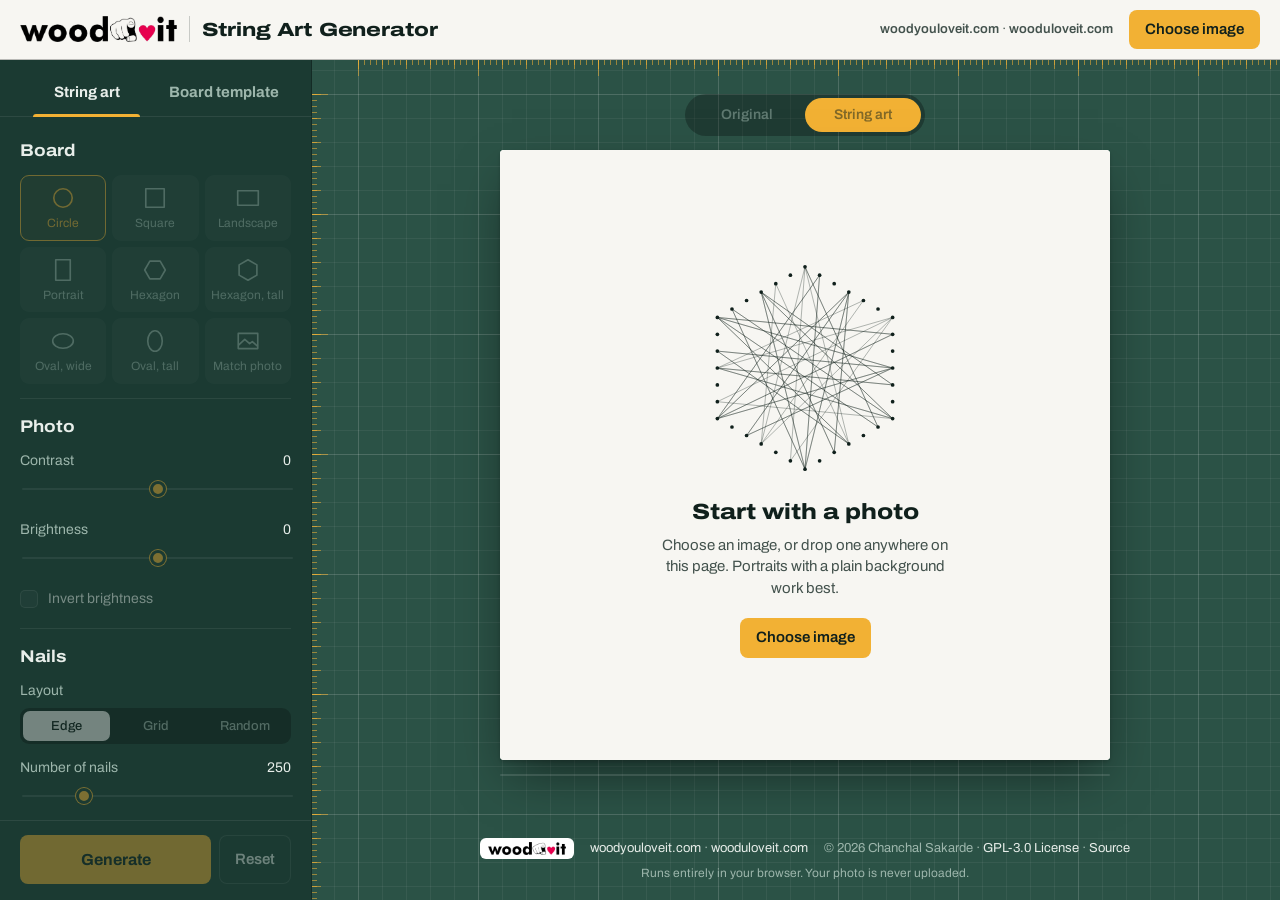
==== commit 8721c9f1: "Fixed for Mobile Browser operation and GUI" ====
--- a/index.html
+++ b/index.html
@@ -123,8 +123,8 @@
                     </div>
                 </div>
                 <div class="field">
-                    <label for="nails-count-box" class="field-label">Number of nails</label>
-                    <input type="number" id="nails-count-box" value="250" min="50" max="1000" disabled>
+                    <div class="field-row"><label for="nails-count-box">Number of nails</label><output id="nails-count-value" for="nails-count-box">250</output></div>
+                    <input type="range" id="nails-count-box" value="250" min="50" max="1000" step="10" data-output="nails-count-value" disabled>
                 </div>
                 <div class="field">
                     <span class="field-label" id="nail-numbers-label">Show nail numbers</span>
@@ -146,8 +146,8 @@
             <section class="group">
                 <h2>Thread</h2>
                 <div class="field">
-                    <label for="lines-count-box" class="field-label">Number of lines</label>
-                    <input type="number" id="lines-count-box" value="2000" min="100" max="10000" disabled>
+                    <div class="field-row"><label for="lines-count-box">Number of lines</label><output id="lines-count-value" for="lines-count-box">2,000</output></div>
+                    <input type="range" id="lines-count-box" value="2000" min="100" max="10000" step="100" data-output="lines-count-value" disabled>
                 </div>
                 <div class="field">
                     <div class="field-row"><label for="lines-weight-box">Line opacity</label><output id="lines-weight-value">10%</output></div>
@@ -202,8 +202,8 @@
                         </div>
                     </div>
                     <div class="field">
-                        <label for="tpl-count" class="field-label">Number of nails</label>
-                        <input type="number" id="tpl-count" value="250" min="20" max="1000">
+                        <div class="field-row"><label for="tpl-count">Number of nails</label><output id="tpl-count-value" for="tpl-count">250</output></div>
+                        <input type="range" id="tpl-count" value="250" min="50" max="1000" step="10" data-output="tpl-count-value">
                     </div>
                     <p class="note">Use the same shape, layout and number of nails on the String art tab and the numbers will match this template.</p>
                 </section>
--- a/css/app.css
+++ b/css/app.css
@@ -1003,3 +1003,10 @@
 #panel-template .actions { flex-wrap: wrap; }
 #panel-template .actions .btn-big { flex-basis: 100%; }
 #panel-template .actions .btn-ghost { flex: 1; }
+
+/* Bigger slider thumbs for fingers on phones and tablets */
+@media (max-width: 860px), (pointer: coarse) {
+    input[type="range"] { height: 34px; }
+    input[type="range"]::-webkit-slider-thumb { width: 24px; height: 24px; margin-top: -11px; }
+    input[type="range"]::-moz-range-thumb { width: 18px; height: 18px; }
+}
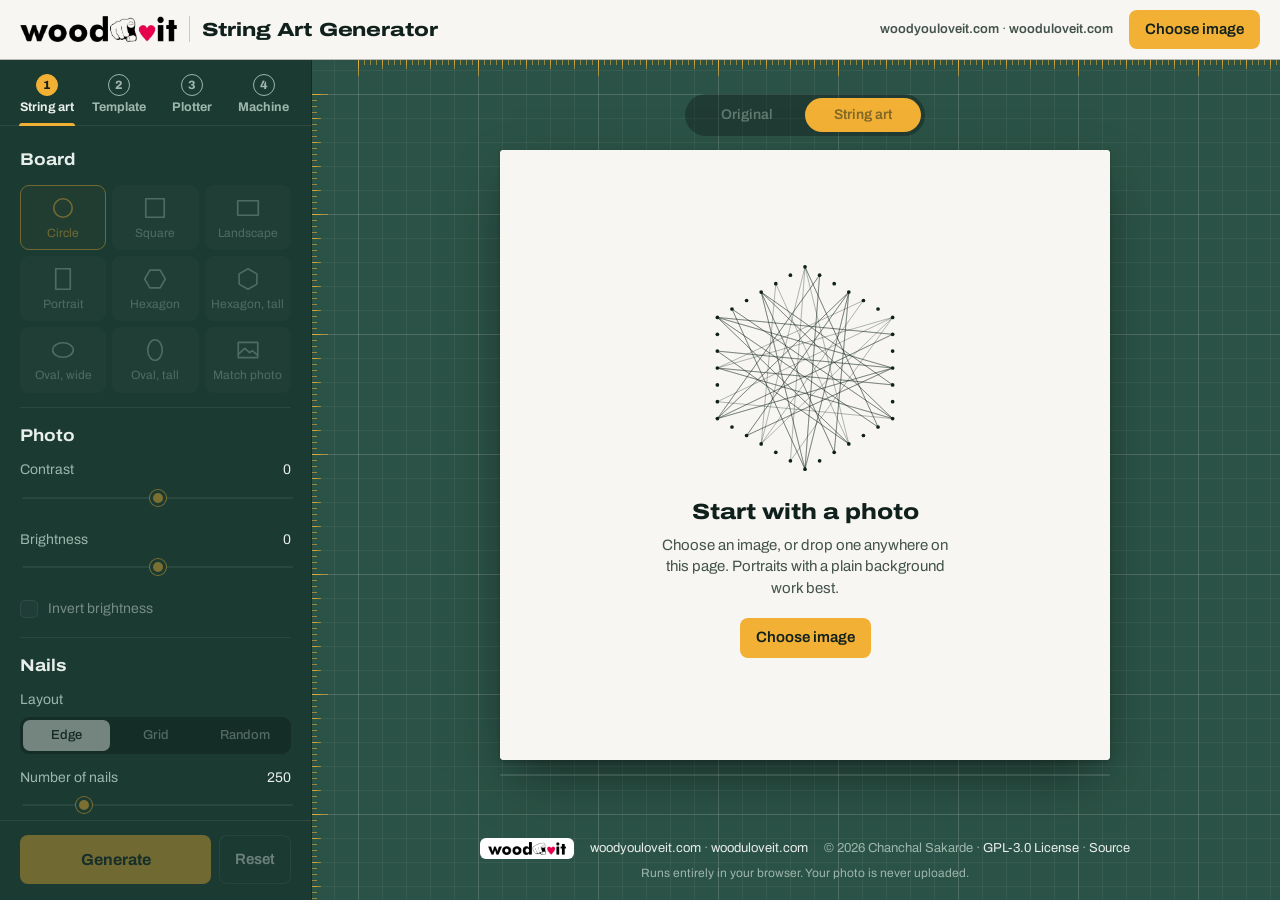
==== commit 502c9c8a: "Added Support for GRBL Gcode execution from web portal" ====
--- a/index.html
+++ b/index.html
@@ -55,8 +55,10 @@
 
     <!-- ============ Mode ============ -->
     <div class="mode-tabs" role="tablist" aria-label="Mode">
-        <button type="button" role="tab" id="tab-art" aria-selected="true" aria-controls="panel-art">String art</button>
-        <button type="button" role="tab" id="tab-template" aria-selected="false" aria-controls="panel-template">Board template</button>
+        <button type="button" role="tab" id="tab-art" aria-selected="true" aria-controls="panel-art"><span class="step-num">1</span><span>String art</span></button>
+        <button type="button" role="tab" id="tab-template" aria-selected="false" aria-controls="panel-template"><span class="step-num">2</span><span>Template</span></button>
+        <button type="button" role="tab" id="tab-plotter" aria-selected="false" aria-controls="panel-plotter"><span class="step-num">3</span><span>Plotter</span></button>
+        <button type="button" role="tab" id="tab-machine" aria-selected="false" aria-controls="panel-machine"><span class="step-num">4</span><span>Machine</span></button>
     </div>
 
     <!-- ============ Settings ============ -->
@@ -122,6 +124,14 @@
                         <button type="button" data-value="random">Random</button>
                     </div>
                 </div>
+                <div class="field seed-field" id="random-seed-field" hidden>
+                    <label for="random-seed-box" class="field-label">Random pattern number</label>
+                    <div class="seed-row">
+                        <input type="number" id="random-seed-box" value="1" min="1" max="99999" step="1" disabled>
+                        <button type="button" class="btn btn-ghost" id="random-seed-new" data-seed-for="random-seed-box" disabled>New pattern</button>
+                    </div>
+                    <p class="note">The same number always gives the same nails. Use it on Board template to print this exact layout.</p>
+                </div>
                 <div class="field">
                     <div class="field-row"><label for="nails-count-box">Number of nails</label><output id="nails-count-value" for="nails-count-box">250</output></div>
                     <input type="range" id="nails-count-box" value="250" min="50" max="1000" step="10" data-output="nails-count-value" disabled>
@@ -184,7 +194,7 @@
                         <button type="button" data-value="custom">Custom board</button>
                         <button type="button" data-value="art">Current string art</button>
                     </div>
-                    <p class="note">"Current string art" uses the exact nails of the art on the String art tab, including grid and random layouts.</p>
+                    <p class="note" id="tpl-source-note">"Current string art" uses the exact nails of the art on the String art tab, including grid and random layouts.</p>
                 </section>
 
                 <section class="group">
@@ -199,6 +209,14 @@
                         <div class="segmented" id="tpl-layout" role="group" aria-labelledby="tpl-layout-label">
                             <button type="button" data-value="border">Edge</button>
                             <button type="button" data-value="grid">Grid</button>
+                            <button type="button" data-value="random">Random</button>
+                        </div>
+                    </div>
+                    <div class="field seed-field" id="tpl-seed-field" hidden>
+                        <label for="tpl-seed" class="field-label">Random pattern number</label>
+                        <div class="seed-row">
+                            <input type="number" id="tpl-seed" value="1" min="1" max="99999" step="1">
+                            <button type="button" class="btn btn-ghost" id="tpl-seed-new" data-seed-for="tpl-seed">New pattern</button>
                         </div>
                     </div>
                     <div class="field">
@@ -254,8 +272,208 @@
                 <button type="button" class="btn btn-accent btn-big" id="tpl-pdf">Download PDF</button>
                 <button type="button" class="btn btn-ghost" id="tpl-svg">SVG</button>
                 <button type="button" class="btn btn-ghost" id="tpl-png">PNG</button>
+                <button type="button" class="btn btn-ghost btn-next" data-next="plotter">Next: Plotter →</button>
             </div>
             <p class="busy" id="tpl-busy" aria-live="polite"></p>
+        </div>
+
+        <!-- ============ Plotter: G-code for GRBL XY plotters ============ -->
+        <div class="panel" id="panel-plotter" role="tabpanel" aria-labelledby="tab-plotter" hidden>
+            <div class="sidebar-scroll">
+                <p class="panel-intro">G-code for a GRBL XY plotter. Job 1 marks every nail position on the board. Job 2 winds the thread nail by nail with a thread guide.</p>
+
+                <section class="group">
+                    <h2>Board</h2>
+                    <p class="board-summary" id="plotter-board"></p>
+                    <button type="button" class="btn btn-ghost btn-small" id="plotter-edit-board">Change board on Board template</button>
+                </section>
+
+                <section class="group" id="plotter-source-group" hidden>
+                    <h2>Nails from</h2>
+                    <div class="segmented" id="plotter-source" role="group" aria-label="Nails from">
+                        <button type="button" data-value="custom">Custom board</button>
+                        <button type="button" data-value="art">Current string art</button>
+                    </div>
+                    <p class="note">Thread winding follows the generated art, so it needs "Current string art".</p>
+                </section>
+
+                <section class="group">
+                    <h2>Machine</h2>
+                    <div class="field"><span class="field-label" id="pl-origin-label">Work zero (X0 Y0) at the board</span><div class="segmented" data-choice="origin" role="group" aria-labelledby="pl-origin-label"><button type="button" data-value="bl">Bottom-left</button><button type="button" data-value="tl">Top-left</button><button type="button" data-value="c">Centre</button></div></div>
+                    <div class="field"><span class="field-label" id="pl-yUp-label">Y axis points</span><div class="segmented" data-choice="yUp" role="group" aria-labelledby="pl-yUp-label"><button type="button" data-value="up">Up</button><button type="button" data-value="down">Down</button></div></div>
+                    <div class="two-col">
+                        <div class="field"><label class="field-label" for="pl-offX">Offset X (mm)</label><input type="number" id="pl-offX" data-key="offX" step="any"></div>
+                        <div class="field"><label class="field-label" for="pl-offY">Offset Y (mm)</label><input type="number" id="pl-offY" data-key="offY" step="any"></div>
+                    </div>
+                    <div class="field"><label class="field-label" for="pl-travelFeed">Travel speed (mm/min)</label><input type="number" id="pl-travelFeed" data-key="travelFeed" step="1" min="100" max="20000"></div>
+                </section>
+
+                <section class="group">
+                    <h2>Job 1: nail positions</h2>
+                    <div class="field"><span class="field-label" id="pl-tool-label">Tool</span><div class="segmented" data-choice="tool" role="group" aria-labelledby="pl-tool-label"><button type="button" data-value="servo">Servo pen</button><button type="button" data-value="z">Z axis</button><button type="button" data-value="laser">Laser</button></div></div>
+                    <div data-tool="servo">
+                        <div class="two-col">
+                            <div class="field"><label class="field-label" for="pl-servoDown">Pen down</label><input type="text" id="pl-servoDown" data-key="servoDown" spellcheck="false"></div>
+                            <div class="field"><label class="field-label" for="pl-servoUp">Pen up</label><input type="text" id="pl-servoUp" data-key="servoUp" spellcheck="false"></div>
+                        </div>
+                        <div class="field"><label class="field-label" for="pl-servoDelay">Servo delay (s)</label><input type="number" id="pl-servoDelay" data-key="servoDelay" step="0.05" min="0" max="5"></div>
+                    </div>
+                    <div data-tool="z" hidden>
+                        <div class="two-col">
+                            <div class="field"><label class="field-label" for="pl-zUp">Z up (mm)</label><input type="number" id="pl-zUp" data-key="zUp" step="any" min="-100" max="200"></div>
+                            <div class="field"><label class="field-label" for="pl-zDown">Z down (mm)</label><input type="number" id="pl-zDown" data-key="zDown" step="any" min="-50" max="100"></div>
+                        </div>
+                        <div class="field"><label class="field-label" for="pl-plungeFeed">Plunge speed (mm/min)</label><input type="number" id="pl-plungeFeed" data-key="plungeFeed" step="1" min="10" max="5000"></div>
+                        <p class="note">Z0 is the board surface. A negative Z down with a "Dot" mark drills pilot holes.</p>
+                    </div>
+                    <div data-tool="laser" hidden>
+                        <div class="field"><label class="field-label" for="pl-laserPower">Laser power (S)</label><input type="number" id="pl-laserPower" data-key="laserPower" step="1" min="1" max="100000"></div>
+                        <p class="note">Needs GRBL laser mode ($32=1). Dots are burnt as tiny circles. Wear eye protection.</p>
+                    </div>
+                    <div class="field"><span class="field-label" id="pl-mark-label">Mark</span><div class="segmented" data-choice="mark" role="group" aria-labelledby="pl-mark-label"><button type="button" data-value="dot">Dot</button><button type="button" data-value="cross">Cross</button><button type="button" data-value="circle">Circle</button></div></div>
+                    <div class="two-col">
+                        <div class="field"><label class="field-label" for="pl-markSize">Mark size (mm)</label><input type="number" id="pl-markSize" data-key="markSize" step="0.1" min="0.2" max="20"></div>
+                        <div class="field"><label class="field-label" for="pl-drawFeed">Drawing speed (mm/min)</label><input type="number" id="pl-drawFeed" data-key="drawFeed" step="1" min="10" max="20000"></div>
+                    </div>
+                    <div class="field"><span class="field-label" id="pl-numbers-label">Write pin numbers</span><div class="segmented" data-choice="numbers" role="group" aria-labelledby="pl-numbers-label"><button type="button" data-value="off">Off</button><button type="button" data-value="all">All</button><button type="button" data-value="5">Every 5</button><button type="button" data-value="10">Every 10</button></div></div>
+                </section>
+
+                <section class="group">
+                    <h2>Job 2: thread winding</h2>
+                    <label class="check">
+                        <input type="checkbox" id="pl-useZ" data-key="useZ">
+                        <span class="check-box" aria-hidden="true"></span>
+                        <span>Machine has a Z axis for the thread guide</span>
+                    </label>
+                    <div data-needs-z>
+                        <div class="two-col">
+                            <div class="field"><label class="field-label" for="pl-windZ">Winding Z (mm)</label><input type="number" id="pl-windZ" data-key="windZ" step="any" min="-50" max="200"></div>
+                            <div class="field"><label class="field-label" for="pl-safeZ">Safe Z (mm)</label><input type="number" id="pl-safeZ" data-key="safeZ" step="any" min="-50" max="300"></div>
+                        </div>
+                        <p class="note">Winding Z puts the guide tip below the nail heads. Safe Z clears them.</p>
+                        <div class="field"><span class="field-label" id="pl-lift-label">Lift over nails between wraps</span><div class="segmented" data-choice="lift" role="group" aria-labelledby="pl-lift-label"><button type="button" data-value="auto">Auto</button><button type="button" data-value="always">Always</button><button type="button" data-value="never">Never</button></div></div>
+                    </div>
+                    <div class="two-col">
+                        <div class="field"><label class="field-label" for="pl-nailDia">Nail diameter (mm)</label><input type="number" id="pl-nailDia" data-key="nailDia" step="0.1" min="0.3" max="10"></div>
+                        <div class="field"><label class="field-label" for="pl-guideDia">Guide diameter (mm)</label><input type="number" id="pl-guideDia" data-key="guideDia" step="0.1" min="0.2" max="10"></div>
+                    </div>
+                    <div class="field"><label class="field-label" for="pl-wrapR">Wrap radius (guide centre to nail centre) (mm)</label><input type="number" id="pl-wrapR" data-key="wrapR" step="0.1" min="0.5" max="20"></div>
+                    <div class="field"><span class="field-label" id="pl-dir-label">Wrap direction</span><div class="segmented" data-choice="dir" role="group" aria-labelledby="pl-dir-label"><button type="button" data-value="cw">Clockwise</button><button type="button" data-value="ccw">Counter-clockwise</button></div></div>
+                    <div class="field"><span class="field-label" id="pl-turns-label">Wrap</span><div class="segmented" data-choice="turns" role="group" aria-labelledby="pl-turns-label"><button type="button" data-value="1">Normal</button><button type="button" data-value="2">Extra full turn</button></div></div>
+                    <div class="two-col">
+                        <div class="field"><label class="field-label" for="pl-windFeed">Wrap speed (mm/min)</label><input type="number" id="pl-windFeed" data-key="windFeed" step="1" min="10" max="20000"></div>
+                        <div class="field"><label class="field-label" for="pl-pauseEvery">Pause every (lines)</label><input type="number" id="pl-pauseEvery" data-key="pauseEvery" step="1" min="0" max="100000"></div>
+                    </div>
+                    <p class="note">The guide travels to the side of each nail facing the previous nail, then circles round to face the next one (always at least half a turn) so the thread hooks. "Pause every" adds M0 stops to check tension (0 = never).</p>
+                    <button type="button" class="btn btn-ghost btn-small" id="plotter-reset">Reset plotter settings</button>
+                </section>
+            </div>
+
+            <div class="actions">
+                <button type="button" class="btn btn-accent btn-big" id="plotter-nails">Download nail G-code</button>
+                <button type="button" class="btn btn-ghost btn-big" id="plotter-wind" disabled>Download winding G-code</button>
+                <button type="button" class="btn btn-ghost btn-big btn-next" data-next="machine">Next: run on the machine →</button>
+            </div>
+        </div>
+
+        <!-- ============ Machine: drive a GRBL board over USB ============ -->
+        <div class="panel" id="panel-machine" role="tabpanel" aria-labelledby="tab-machine" hidden>
+            <div class="sidebar-scroll">
+                <p class="panel-intro">Run the plotter straight from this page over USB: connect, jog, set work zero, then run Job 1 and Job 2.</p>
+
+                <section class="group">
+                    <h2>Connection</h2>
+                    <div class="segmented" id="mc-kind" role="group" aria-label="Connection type">
+                        <button type="button" data-value="serial">USB / COM port</button>
+                        <button type="button" data-value="sim">Simulator</button>
+                    </div>
+                    <div class="field" id="mc-baud-field" style="margin-top: 12px">
+                        <label class="field-label" for="mc-baud">Baud rate</label>
+                        <select id="mc-baud" class="select">
+                            <option value="115200" selected>115200 (GRBL 1.1 default)</option>
+                            <option value="250000">250000</option>
+                            <option value="230400">230400</option>
+                            <option value="57600">57600</option>
+                            <option value="38400">38400</option>
+                            <option value="19200">19200</option>
+                            <option value="9600">9600 (GRBL 0.8)</option>
+                        </select>
+                    </div>
+                    <p class="note" id="mc-support"></p>
+                </section>
+
+                <section class="group">
+                    <h2>Jog</h2>
+                    <div class="field">
+                        <span class="field-label" id="mc-step-label">Step</span>
+                        <div class="segmented" id="mc-step" role="group" aria-labelledby="mc-step-label">
+                            <button type="button" data-value="0.1">0.1</button>
+                            <button type="button" data-value="1">1</button>
+                            <button type="button" data-value="10" aria-pressed="true">10</button>
+                            <button type="button" data-value="50">50 mm</button>
+                        </div>
+                    </div>
+                    <div class="jog-wrap">
+                        <div class="jogpad" role="group" aria-label="Jog X and Y">
+                            <button type="button" data-jog="-1,1,0" aria-label="Jog X minus, Y plus">↖</button>
+                            <button type="button" data-jog="0,1,0">Y+</button>
+                            <button type="button" data-jog="1,1,0" aria-label="Jog X plus, Y plus">↗</button>
+                            <button type="button" data-jog="-1,0,0">X−</button>
+                            <button type="button" id="mc-jog-cancel" title="Cancel jog (Esc)" aria-label="Cancel jog">■</button>
+                            <button type="button" data-jog="1,0,0">X+</button>
+                            <button type="button" data-jog="-1,-1,0" aria-label="Jog X minus, Y minus">↙</button>
+                            <button type="button" data-jog="0,-1,0">Y−</button>
+                            <button type="button" data-jog="1,-1,0" aria-label="Jog X plus, Y minus">↘</button>
+                        </div>
+                        <div class="jog-z" role="group" aria-label="Jog Z">
+                            <button type="button" data-jog="0,0,1">Z+</button>
+                            <button type="button" data-jog="0,0,-1">Z−</button>
+                        </div>
+                    </div>
+                    <div class="field">
+                        <label class="field-label" for="mc-jog-feed">Jog speed (mm/min)</label>
+                        <input type="number" id="mc-jog-feed" value="1500" min="10" max="20000" step="10">
+                    </div>
+                    <label class="check">
+                        <input type="checkbox" id="mc-keys">
+                        <span class="check-box" aria-hidden="true"></span>
+                        <span>Keyboard jogging (arrows, PgUp / PgDn, Esc to cancel)</span>
+                    </label>
+                </section>
+
+                <section class="group">
+                    <h2>Work zero</h2>
+                    <p class="note">Jog the pen or guide over the board's work-zero point (red X/Y arrows on the Plotter tab), lower Z to the board surface, then press Zero all.</p>
+                    <div class="btn-grid">
+                        <button type="button" class="btn btn-ghost" data-zero="X">Zero X</button>
+                        <button type="button" class="btn btn-ghost" data-zero="Y">Zero Y</button>
+                        <button type="button" class="btn btn-ghost" data-zero="Z">Zero Z</button>
+                        <button type="button" class="btn btn-ghost" data-zero="XYZ">Zero all</button>
+                    </div>
+                    <button type="button" class="btn btn-ghost btn-small wide" id="mc-goto-zero">Go to X0 Y0</button>
+                </section>
+
+                <section class="group">
+                    <h2>Machine</h2>
+                    <div class="btn-grid three">
+                        <button type="button" class="btn btn-ghost" id="mc-home" title="$H: run the homing cycle (needs limit switches and $22=1)">Home</button>
+                        <button type="button" class="btn btn-ghost" id="mc-unlock" title="$X: clear an alarm lock">Unlock</button>
+                        <button type="button" class="btn btn-ghost" id="mc-reset" title="Ctrl-X: soft reset">Reset</button>
+                    </div>
+                    <div class="field" style="margin-top: 12px">
+                        <div class="field-row"><span class="field-label" style="margin: 0">Feed override</span><output id="mc-ov-side">100%</output></div>
+                        <div class="btn-grid three">
+                            <button type="button" class="btn btn-ghost" data-ov="92">−10%</button>
+                            <button type="button" class="btn btn-ghost" data-ov="90">100%</button>
+                            <button type="button" class="btn btn-ghost" data-ov="91">+10%</button>
+                        </div>
+                    </div>
+                </section>
+            </div>
+
+            <div class="actions">
+                <button type="button" class="btn btn-accent btn-big" id="mc-connect">Connect</button>
+            </div>
         </div>
     </aside>
 
@@ -306,7 +524,7 @@
             <span class="export-label">Download</span>
             <button type="button" class="btn btn-chip" data-save="png">PNG image</button>
             <button type="button" class="btn btn-chip" data-save="svg">SVG vector</button>
-            <button type="button" class="btn btn-chip" data-save="template">Board template…</button>
+            <button type="button" class="btn btn-chip btn-next" data-next="template">Next: Template →</button>
             <button type="button" class="btn btn-chip" data-save="sequence">Winding sequence</button>
             <button type="button" class="btn btn-chip" data-save="stringart">Project file</button>
             <input type="button" id="save-btn" value="Save" hidden>
@@ -317,6 +535,98 @@
         <div class="stage-template" id="stage-template" hidden>
             <div class="template-preview" id="template-preview" aria-label="Template preview"></div>
             <div class="info" id="template-info" aria-live="polite"></div>
+        </div>
+
+        <div class="stage-template stage-plotter" id="stage-plotter" hidden>
+            <div class="plotter-toolbar">
+                <div class="view-toggle plotter-view" id="plotter-view" data-choice="view" role="group" aria-label="Preview">
+                    <button type="button" data-value="nails">Job 1: nails</button>
+                    <button type="button" data-value="wind">Job 2: winding</button>
+                </div>
+                <button type="button" class="btn btn-chip" id="plotter-play">▶ Play toolpath</button>
+            </div>
+            <div class="template-preview" id="plotter-preview" aria-label="Toolpath preview"></div>
+            <div class="info" id="plotter-info" aria-live="polite"></div>
+            <ul class="plotter-warnings" id="plotter-warnings" hidden></ul>
+        </div>
+
+        <div class="stage-machine" id="stage-machine" hidden>
+            <div class="dro" aria-live="off">
+                <span class="mc-state st-disconnected" id="mc-state">Disconnected</span>
+                <div class="axis"><span class="axis-name">X</span><span class="axis-w" id="mc-wx">0.00</span><span class="axis-m">machine <span id="mc-mx">0.00</span></span></div>
+                <div class="axis"><span class="axis-name">Y</span><span class="axis-w" id="mc-wy">0.00</span><span class="axis-m">machine <span id="mc-my">0.00</span></span></div>
+                <div class="axis"><span class="axis-name">Z</span><span class="axis-w" id="mc-wz">0.00</span><span class="axis-m">machine <span id="mc-mz">0.00</span></span></div>
+                <div class="axis small"><span class="axis-name">Feed</span><span class="axis-w" id="mc-feed">0</span><span class="axis-m">mm/min · <span id="mc-ov">100%</span></span></div>
+            </div>
+
+            <div class="mc-banner" id="mc-banner" hidden role="status">
+                <span id="mc-banner-text"></span>
+                <button type="button" class="btn btn-accent" id="mc-banner-resume" hidden>Resume</button>
+            </div>
+
+            <div class="mc-grid">
+                <div class="mc-preview" id="mc-preview"></div>
+
+                <div class="mc-side">
+                    <section class="mc-card">
+                        <h3>Job</h3>
+                        <div class="segmented" id="mc-job" role="group" aria-label="Job">
+                            <button type="button" data-value="nails">Job 1: nails</button>
+                            <button type="button" data-value="wind">Job 2: winding</button>
+                            <button type="button" data-value="file">Open file…</button>
+                        </div>
+                        <input type="file" id="mc-file" accept=".gcode,.nc,.ngc,.gc,.tap,.txt" hidden>
+                        <p class="mc-job-info" id="mc-job-info">Choose a job.</p>
+                        <div class="thread"><div class="thread-fill" id="mc-progress-fill"></div></div>
+                        <p class="mc-job-stats" id="mc-job-stats"></p>
+                        <label class="check">
+                            <input type="checkbox" id="mc-check">
+                            <span class="check-box" aria-hidden="true"></span>
+                            <span>Dry run in check mode ($C): GRBL checks every line without moving</span>
+                        </label>
+                        <div class="btn-grid four">
+                            <button type="button" class="btn btn-accent" id="mc-start">Start</button>
+                            <button type="button" class="btn btn-ghost" id="mc-pause">Pause</button>
+                            <button type="button" class="btn btn-ghost" id="mc-resume">Resume</button>
+                            <button type="button" class="btn btn-stop" id="mc-stop">Stop</button>
+                        </div>
+                    </section>
+
+                    <section class="mc-card">
+                        <div class="console-head">
+                            <h3>Console</h3>
+                            <label class="check small"><input type="checkbox" id="mc-show-status"><span class="check-box" aria-hidden="true"></span><span>Status reports</span></label>
+                            <button type="button" class="btn btn-chip tiny" id="mc-clear-log">Clear</button>
+                        </div>
+                        <div class="console-log" id="mc-log" role="log" aria-live="polite"></div>
+                        <div class="console-input">
+                            <input type="text" id="mc-cmd" placeholder="Command, e.g. $$ or G0 X10" spellcheck="false" autocomplete="off" aria-label="Command">
+                            <button type="button" class="btn btn-accent" id="mc-send">Send</button>
+                        </div>
+                        <div class="quick">
+                            <button type="button" class="btn btn-chip tiny" data-quick="$$" title="Show all settings">$$ settings</button>
+                            <button type="button" class="btn btn-chip tiny" data-quick="$#" title="Work offsets">$# offsets</button>
+                            <button type="button" class="btn btn-chip tiny" data-quick="$G" title="Parser state">$G state</button>
+                            <button type="button" class="btn btn-chip tiny" data-quick="$I" title="Build info">$I info</button>
+                            <button type="button" class="btn btn-chip tiny" data-quick="?" title="One status report">? status</button>
+                        </div>
+                    </section>
+                </div>
+            </div>
+
+            <dialog class="mc-dialog" id="mc-confirm">
+                <h3>Start <span id="mc-confirm-job"></span>?</h3>
+                <p id="mc-confirm-check" hidden><b>Check mode:</b> GRBL reads every line and reports problems, but nothing moves.</p>
+                <ul>
+                    <li>Work zero is set at the point shown on the Plotter tab.</li>
+                    <li>Pen, drill or thread guide is fitted, and the board is clamped.</li>
+                    <li>Nothing is in the machine's way, and you can reach the power switch.</li>
+                </ul>
+                <div class="dialog-actions">
+                    <button type="button" class="btn btn-ghost" id="mc-confirm-cancel">Cancel</button>
+                    <button type="button" class="btn btn-accent" id="mc-confirm-go">Start job</button>
+                </div>
+            </dialog>
         </div>
 
         <footer class="site-footer">
@@ -345,5 +655,7 @@
 </script>
 <script src="js/ui.js"></script>
 <script src="js/template.js"></script>
+<script src="js/plotter.js"></script>
+<script src="js/machine.js"></script>
 </body>
 </html>
--- a/css/app.css
+++ b/css/app.css
@@ -873,7 +873,7 @@
 .mode-tabs {
     grid-area: tabs;
     display: grid;
-    grid-template-columns: 1fr 1fr;
+    grid-template-columns: repeat(4, 1fr);
     padding: 12px 20px 0;
     gap: 4px;
     background: var(--mat-deep);
@@ -1010,3 +1010,386 @@
     input[type="range"]::-webkit-slider-thumb { width: 24px; height: 24px; margin-top: -11px; }
     input[type="range"]::-moz-range-thumb { width: 18px; height: 18px; }
 }
+
+
+/* ---------- Forms: helpers used by Plotter and random pattern ---------- */
+
+.two-col {
+    display: grid;
+    grid-template-columns: 1fr 1fr;
+    gap: 10px;
+}
+
+.two-col .field-label { white-space: nowrap; overflow: hidden; text-overflow: ellipsis; }
+
+input[type="text"] {
+    width: 100%;
+    padding: 8px 10px;
+    border-radius: 7px;
+    border: 1px solid var(--field-border);
+    background: var(--field);
+    font-family: ui-monospace, SFMono-Regular, Menlo, Consolas, monospace;
+    font-size: 14px;
+}
+
+input[type="text"]:focus { border-color: var(--marigold); outline: none; }
+
+.seed-row {
+    display: flex;
+    gap: 8px;
+}
+
+.seed-row input { flex: 1; min-width: 0; }
+.seed-row .btn { white-space: nowrap; padding: 8px 12px; font-size: 13.5px; }
+
+.btn-small {
+    padding: 7px 12px;
+    font-size: 13.5px;
+    margin-bottom: 12px;
+}
+
+.board-summary {
+    margin: 0 0 10px;
+    font-size: 14px;
+    line-height: 1.5;
+    color: var(--on-dark-muted);
+}
+
+.board-summary b { color: var(--on-dark); }
+
+#panel-plotter .actions { flex-direction: column; }
+#panel-plotter .actions .btn-big { flex: none; width: 100%; padding: 11px 16px; font-size: 15px; }
+
+/* ---------- Plotter stage ---------- */
+
+.plotter-toolbar {
+    display: flex;
+    flex-wrap: wrap;
+    align-items: center;
+    justify-content: center;
+    gap: 10px;
+}
+
+.plotter-view button { min-width: 0; padding: 7px 16px; }
+.plotter-view button[aria-pressed="true"] { background: var(--marigold); color: var(--ink); }
+.plotter-view button { transition: background-color 200ms, color 200ms; }
+
+#plotter-preview svg {
+    background: var(--paper);
+    font-family: Arial, Helvetica, sans-serif;
+}
+
+.pl-board { fill: #ffffff; stroke: #9a9a9a; stroke-width: 0.6; }
+.pl-nails circle { fill: #10201C; }
+.pl-travel { fill: none; stroke: #2B7FB8; stroke-opacity: 0.55; }
+.pl-draw { fill: none; stroke: #10201C; stroke-linecap: round; stroke-linejoin: round; }
+.pl-thread { fill: none; stroke: #8a2f2f; stroke-opacity: 0.35; stroke-linejoin: round; }
+.pl-origin line { stroke: #E7004E; }
+.pl-origin circle { fill: #E7004E; }
+.pl-origin text { fill: #E7004E; font-weight: 700; }
+
+.pl-anim { stroke-dasharray: 1 0; }
+
+.pl-anim.playing {
+    stroke-dasharray: 1;
+    animation: trace-toolpath 14s linear forwards;
+}
+
+@keyframes trace-toolpath {
+    from { stroke-dashoffset: 1; }
+    to { stroke-dashoffset: 0; }
+}
+
+.plotter-warnings {
+    margin: 0;
+    padding: 10px 14px 10px 30px;
+    max-width: 720px;
+    border-radius: 8px;
+    background: rgba(242, 177, 52, 0.12);
+    border: 1px solid rgba(242, 177, 52, 0.35);
+    color: var(--on-dark);
+    font-size: 13.5px;
+    line-height: 1.45;
+}
+
+.plotter-warnings[hidden] { display: none; }
+.plotter-warnings li + li { margin-top: 4px; }
+
+@media (max-width: 860px) {
+    .mode-tabs button { font-size: 13.5px; padding-left: 2px; padding-right: 2px; }
+}
+
+@media (prefers-reduced-motion: reduce) {
+    .pl-anim.playing { animation-duration: 0.01s; }
+}
+
+
+/* ---------- Stepper tabs: 1 String art → 2 Template → 3 Plotter → 4 Machine ---------- */
+
+.mode-tabs { padding: 10px 12px 0; gap: 2px; }
+
+.mode-tabs button {
+    display: flex;
+    flex-direction: column;
+    align-items: center;
+    gap: 4px;
+    padding: 4px 2px 10px;
+    font-size: 12.5px;
+    line-height: 1.2;
+}
+
+.step-num {
+    display: grid;
+    place-items: center;
+    width: 22px;
+    height: 22px;
+    border-radius: 50%;
+    border: 1.5px solid currentColor;
+    font-size: 12px;
+    font-weight: 800;
+    font-variant-numeric: tabular-nums;
+}
+
+.mode-tabs button[aria-selected="true"] .step-num {
+    background: var(--marigold);
+    border-color: var(--marigold);
+    color: var(--ink);
+}
+
+.btn-next { font-weight: 700; }
+.export .btn-next { background: var(--marigold); color: var(--ink); }
+#panel-template .actions .btn-next { flex-basis: 100%; }
+
+@media (max-width: 860px) {
+    .mode-tabs button { font-size: 12.5px; }
+}
+
+/* ---------- Machine tab ---------- */
+
+.select {
+    width: 100%;
+    padding: 8px 10px;
+    border-radius: 7px;
+    border: 1px solid var(--field-border);
+    background: #24443B;
+    color: var(--on-dark);
+}
+
+.btn-grid {
+    display: grid;
+    grid-template-columns: 1fr 1fr;
+    gap: 6px;
+    margin-bottom: 8px;
+}
+
+.btn-grid.three { grid-template-columns: repeat(3, 1fr); }
+.btn-grid.four { grid-template-columns: repeat(4, 1fr); }
+.btn-grid .btn { padding: 8px 6px; font-size: 13.5px; }
+.btn.wide { width: 100%; }
+
+.btn-stop { background: #C8323C; color: #ffffff; }
+.btn-stop:hover:not(:disabled) { background: #DD3E48; }
+
+.jog-wrap {
+    display: flex;
+    gap: 10px;
+    margin-bottom: 12px;
+}
+
+.jogpad {
+    flex: 1;
+    display: grid;
+    grid-template-columns: repeat(3, 1fr);
+    gap: 5px;
+}
+
+.jog-z {
+    display: grid;
+    grid-template-rows: 1fr 1fr;
+    gap: 5px;
+    width: 56px;
+}
+
+.jogpad button, .jog-z button {
+    min-height: 44px;
+    border: 0;
+    border-radius: 8px;
+    background: var(--field);
+    color: var(--on-dark);
+    font-weight: 700;
+    font-size: 15px;
+    cursor: pointer;
+    box-shadow: inset 0 0 0 1px var(--field-border);
+    transition: background-color 120ms, transform 80ms;
+}
+
+.jogpad button:hover:not(:disabled), .jog-z button:hover:not(:disabled) { background: rgba(242, 177, 52, 0.18); }
+.jogpad button:active:not(:disabled), .jog-z button:active:not(:disabled) { transform: scale(0.96); background: var(--marigold); color: var(--ink); }
+.jogpad button:disabled, .jog-z button:disabled { opacity: 0.35; cursor: not-allowed; }
+#mc-jog-cancel { color: #F28B8B; }
+
+.stage-machine {
+    width: 100%;
+    max-width: 1180px;
+    display: flex;
+    flex-direction: column;
+    gap: 12px;
+    animation: rise 420ms var(--ease) both;
+}
+
+.stage-machine[hidden] { display: none; }
+
+/* Digital read-out */
+.dro {
+    display: flex;
+    flex-wrap: wrap;
+    align-items: center;
+    gap: 10px;
+    padding: 12px 14px;
+    border-radius: 10px;
+    background: rgba(0, 0, 0, 0.28);
+}
+
+.mc-state {
+    padding: 6px 12px;
+    border-radius: 999px;
+    font-weight: 800;
+    font-size: 14px;
+    min-width: 96px;
+    text-align: center;
+    background: #5f6f69;
+    color: #ffffff;
+}
+
+.st-idle { background: #2E8B57; }
+.st-run, .st-home { background: var(--marigold); color: var(--ink); }
+.st-jog { background: #2B7FB8; }
+.st-hold, .st-door { background: #E07B24; }
+.st-alarm { background: #C8323C; }
+.st-check { background: #7A5AC8; }
+.st-connecting { background: #5f6f69; }
+
+.axis {
+    display: grid;
+    grid-template-columns: auto auto;
+    align-items: baseline;
+    column-gap: 8px;
+    padding: 4px 12px;
+    border-left: 1px solid rgba(255, 255, 255, 0.1);
+}
+
+.axis-name { font-weight: 800; color: var(--marigold); }
+.axis-w { font-size: 24px; font-weight: 700; font-variant-numeric: tabular-nums; min-width: 4.5ch; text-align: right; }
+.axis-m { grid-column: 1 / -1; font-size: 11.5px; color: var(--on-dark-muted); font-variant-numeric: tabular-nums; }
+.axis.small .axis-w { font-size: 18px; }
+
+.mc-banner {
+    display: flex;
+    align-items: center;
+    justify-content: space-between;
+    gap: 12px;
+    padding: 12px 14px;
+    border-radius: 10px;
+    font-weight: 600;
+    animation: rise 300ms var(--ease) both;
+}
+
+.mc-banner[hidden] { display: none; }
+.mc-banner.pause { background: rgba(224, 123, 36, 0.2); border: 1px solid #E07B24; }
+.mc-banner.alarm { background: rgba(200, 50, 60, 0.22); border: 1px solid #C8323C; }
+.mc-banner.done { background: rgba(46, 139, 87, 0.25); border: 1px solid #2E8B57; }
+
+.mc-grid {
+    display: grid;
+    grid-template-columns: minmax(0, 1fr) 400px;
+    gap: 12px;
+    align-items: start;
+}
+
+.mc-preview {
+    position: relative;
+    aspect-ratio: 1 / 1;
+    max-height: calc(100vh - 290px);
+    width: 100%;
+    border-radius: 6px;
+    background: var(--paper);
+    box-shadow: 0 2px 4px rgba(0, 0, 0, 0.18), 0 22px 50px -12px rgba(0, 0, 0, 0.5);
+    overflow: hidden;
+}
+
+.mc-preview svg { width: 100%; height: 100%; display: block; }
+.mc-empty { margin: 0; position: absolute; inset: 0; display: grid; place-items: center; color: #6b7a75; }
+.mc-rapid { fill: none; stroke: #2B7FB8; stroke-opacity: 0.4; }
+.mc-feedpath { fill: none; stroke: #10201C; stroke-opacity: 0.35; stroke-linejoin: round; }
+.mc-donepath { fill: none; stroke: #C8323C; stroke-opacity: 0.85; stroke-linejoin: round; }
+.mc-head circle { fill: rgba(242, 177, 52, 0.85); stroke: #10201C; stroke-width: 0.6; }
+.mc-head line { stroke: #10201C; stroke-width: 0.6; }
+
+.mc-side { display: flex; flex-direction: column; gap: 12px; min-width: 0; }
+
+.mc-card {
+    padding: 14px;
+    border-radius: 10px;
+    background: rgba(0, 0, 0, 0.28);
+}
+
+.mc-card h3 { margin: 0 0 10px; font-size: 16px; }
+.mc-card .segmented button { font-size: 12.5px; }
+.mc-job-info { margin: 10px 0; font-size: 13.5px; color: var(--on-dark-muted); line-height: 1.45; }
+.mc-job-info b { color: var(--on-dark); }
+.mc-job-stats { margin: 0 0 10px; min-height: 18px; font-size: 13px; color: var(--on-dark-muted); font-variant-numeric: tabular-nums; }
+.mc-card .check { font-size: 13px; }
+
+.console-head { display: flex; align-items: center; gap: 10px; margin-bottom: 8px; }
+.console-head h3 { margin: 0; flex: 1; }
+.check.small { margin: 0; font-size: 12.5px; }
+.btn.tiny { padding: 4px 9px; font-size: 12px; }
+
+.console-log {
+    height: 210px;
+    overflow-y: auto;
+    padding: 8px 10px;
+    border-radius: 7px;
+    background: #0E1C18;
+    font-family: ui-monospace, SFMono-Regular, Menlo, Consolas, monospace;
+    font-size: 12px;
+    line-height: 1.5;
+    white-space: pre-wrap;
+    word-break: break-word;
+}
+
+.log-out { color: #F2D58A; }
+.log-in { color: #CFE3DA; }
+.log-status { color: #6F8A80; }
+.log-msg { color: #8FD3B0; }
+.log-error, .log-alarm { color: #FF8A8A; }
+
+.console-input { display: flex; gap: 6px; margin-top: 8px; }
+.console-input input { flex: 1; min-width: 0; }
+.quick { display: flex; flex-wrap: wrap; gap: 5px; margin-top: 8px; }
+
+.mc-dialog {
+    max-width: 440px;
+    padding: 20px 22px;
+    border: 0;
+    border-radius: 12px;
+    background: var(--paper);
+    color: var(--ink);
+    box-shadow: 0 30px 80px rgba(0, 0, 0, 0.5);
+}
+
+.mc-dialog::backdrop { background: rgba(10, 20, 17, 0.6); }
+.mc-dialog h3 { margin: 0 0 10px; }
+.mc-dialog ul { margin: 0 0 16px; padding-left: 20px; line-height: 1.55; }
+.dialog-actions { display: flex; justify-content: flex-end; gap: 8px; }
+.mc-dialog .btn-ghost { color: var(--ink); box-shadow: inset 0 0 0 1px rgba(16, 32, 28, 0.3); }
+
+@media (max-width: 1100px) {
+    .mc-grid { grid-template-columns: 1fr; }
+    .mc-preview { max-height: none; }
+}
+
+@media (max-width: 860px) {
+    .axis { padding: 4px 8px; }
+    .axis-w { font-size: 20px; }
+}
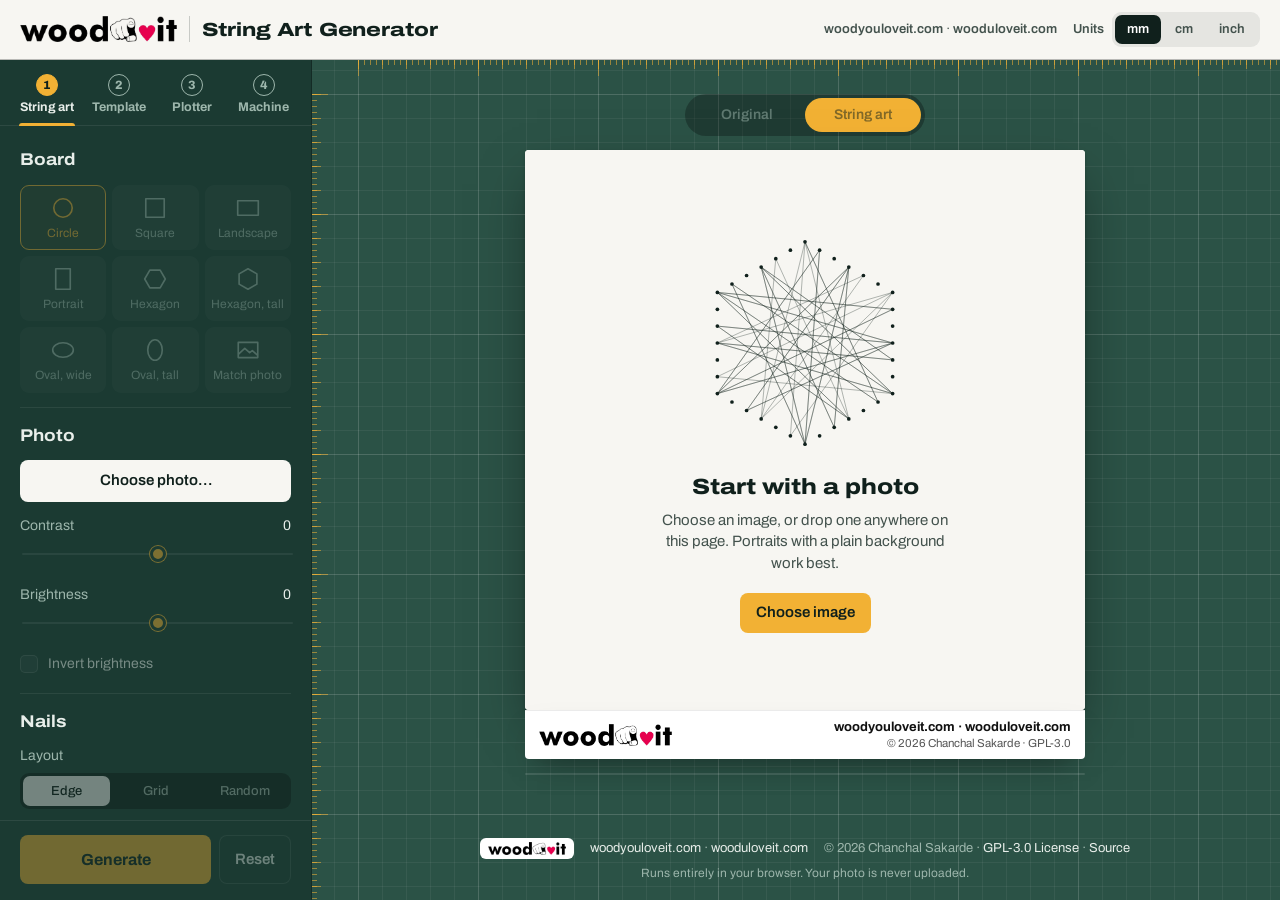
==== commit 8566de9d: "Changes done in GUI for layman user, i.e EASY operations" ====
--- a/index.html
+++ b/index.html
@@ -49,7 +49,14 @@
         </div>
         <div class="topbar-right">
             <span class="topbar-sites"><a href="https://woodyouloveit.com" target="_blank" rel="noopener">woodyouloveit.com</a> · <a href="https://wooduloveit.com" target="_blank" rel="noopener">wooduloveit.com</a></span>
-            <button type="button" class="btn btn-accent" id="select-btn">Choose image</button>
+            <div class="unit-switch" role="group" aria-label="Units">
+                <span class="unit-label">Units</span>
+                <div class="segmented" id="unit-switch">
+                    <button type="button" data-value="mm" aria-pressed="true">mm</button>
+                    <button type="button" data-value="cm">cm</button>
+                    <button type="button" data-value="in">inch</button>
+                </div>
+            </div>
         </div>
     </header>
 
@@ -94,6 +101,7 @@
 
             <section class="group">
                 <h2>Photo</h2>
+                <button type="button" class="btn btn-paper wide photo-btn" id="select-btn">Choose photo…</button>
                 <div class="field">
                     <div class="field-row"><label for="contrast-box">Contrast</label><output id="contrast-value">0</output></div>
                     <input type="range" id="contrast-box" value="0" min="-100" max="100" step="5" disabled>
@@ -229,20 +237,20 @@
                 <section class="group">
                     <h2>Size</h2>
                     <div class="field">
-                        <span class="field-label" id="tpl-unit-label">Units</span>
-                        <div class="segmented" id="tpl-unit" role="group" aria-labelledby="tpl-unit-label">
-                            <button type="button" data-value="mm">mm</button>
-                            <button type="button" data-value="cm">cm</button>
-                            <button type="button" data-value="in">inches</button>
+                        <span class="field-label">XY plotter workable area (<span class="u-len">mm</span>)</span>
+                        <div class="two-col">
+                            <div class="field area-field"><label class="field-label" for="tpl-area-x">X travel</label><input type="number" id="tpl-area-x"></div>
+                            <div class="field area-field"><label class="field-label" for="tpl-area-y">Y travel</label><input type="number" id="tpl-area-y"></div>
                         </div>
                     </div>
                     <div class="field">
-                        <label for="tpl-size" class="field-label">Board size, longest side (<span class="tpl-unit-label">mm</span>)</label>
-                        <input type="number" id="tpl-size" value="400" min="0">
+                        <div class="field-row"><label for="tpl-size">Board size, longest side</label><output id="tpl-size-value" for="tpl-size">400 mm</output></div>
+                        <input type="range" id="tpl-size" value="400" min="80" max="450" step="1">
+                        <p class="note fit-note" id="tpl-fit"></p>
                     </div>
                     <div class="field">
-                        <label for="tpl-inset" class="field-label">Nails from board edge (<span class="tpl-unit-label">mm</span>)</label>
-                        <input type="number" id="tpl-inset" value="10" min="0">
+                        <label for="tpl-inset" class="field-label">Nails from board edge (<span class="u-len">mm</span>)</label>
+                        <input type="number" id="tpl-inset">
                     </div>
                     <p class="note" id="tpl-dims"></p>
                 </section>
@@ -269,10 +277,10 @@
             </div>
 
             <div class="actions">
-                <button type="button" class="btn btn-accent btn-big" id="tpl-pdf">Download PDF</button>
+                <button type="button" class="btn btn-paper btn-big" id="tpl-pdf">Download PDF</button>
                 <button type="button" class="btn btn-ghost" id="tpl-svg">SVG</button>
                 <button type="button" class="btn btn-ghost" id="tpl-png">PNG</button>
-                <button type="button" class="btn btn-ghost btn-next" data-next="plotter">Next: Plotter →</button>
+                <button type="button" class="btn btn-accent btn-next" data-next="plotter">Next: Plotter →</button>
             </div>
             <p class="busy" id="tpl-busy" aria-live="polite"></p>
         </div>
@@ -302,10 +310,10 @@
                     <div class="field"><span class="field-label" id="pl-origin-label">Work zero (X0 Y0) at the board</span><div class="segmented" data-choice="origin" role="group" aria-labelledby="pl-origin-label"><button type="button" data-value="bl">Bottom-left</button><button type="button" data-value="tl">Top-left</button><button type="button" data-value="c">Centre</button></div></div>
                     <div class="field"><span class="field-label" id="pl-yUp-label">Y axis points</span><div class="segmented" data-choice="yUp" role="group" aria-labelledby="pl-yUp-label"><button type="button" data-value="up">Up</button><button type="button" data-value="down">Down</button></div></div>
                     <div class="two-col">
-                        <div class="field"><label class="field-label" for="pl-offX">Offset X (mm)</label><input type="number" id="pl-offX" data-key="offX" step="any"></div>
-                        <div class="field"><label class="field-label" for="pl-offY">Offset Y (mm)</label><input type="number" id="pl-offY" data-key="offY" step="any"></div>
-                    </div>
-                    <div class="field"><label class="field-label" for="pl-travelFeed">Travel speed (mm/min)</label><input type="number" id="pl-travelFeed" data-key="travelFeed" step="1" min="100" max="20000"></div>
+                        <div class="field"><label class="field-label" for="pl-offX">Offset X (<span class="u-len">mm</span>)</label><input type="number" id="pl-offX" data-key="offX" data-dim="len" step="any"></div>
+                        <div class="field"><label class="field-label" for="pl-offY">Offset Y (<span class="u-len">mm</span>)</label><input type="number" id="pl-offY" data-key="offY" data-dim="len" step="any"></div>
+                    </div>
+                    <div class="field"><label class="field-label" for="pl-travelFeed">Travel speed (<span class="u-speed">mm/min</span>)</label><input type="number" id="pl-travelFeed" data-key="travelFeed" data-dim="speed" step="any"></div>
                 </section>
 
                 <section class="group">
@@ -320,10 +328,10 @@
                     </div>
                     <div data-tool="z" hidden>
                         <div class="two-col">
-                            <div class="field"><label class="field-label" for="pl-zUp">Z up (mm)</label><input type="number" id="pl-zUp" data-key="zUp" step="any" min="-100" max="200"></div>
-                            <div class="field"><label class="field-label" for="pl-zDown">Z down (mm)</label><input type="number" id="pl-zDown" data-key="zDown" step="any" min="-50" max="100"></div>
-                        </div>
-                        <div class="field"><label class="field-label" for="pl-plungeFeed">Plunge speed (mm/min)</label><input type="number" id="pl-plungeFeed" data-key="plungeFeed" step="1" min="10" max="5000"></div>
+                            <div class="field"><label class="field-label" for="pl-zUp">Z up (<span class="u-len">mm</span>)</label><input type="number" id="pl-zUp" data-key="zUp" data-dim="len" step="any"></div>
+                            <div class="field"><label class="field-label" for="pl-zDown">Z down (<span class="u-len">mm</span>)</label><input type="number" id="pl-zDown" data-key="zDown" data-dim="len" step="any"></div>
+                        </div>
+                        <div class="field"><label class="field-label" for="pl-plungeFeed">Plunge speed (<span class="u-speed">mm/min</span>)</label><input type="number" id="pl-plungeFeed" data-key="plungeFeed" data-dim="speed" step="any"></div>
                         <p class="note">Z0 is the board surface. A negative Z down with a "Dot" mark drills pilot holes.</p>
                     </div>
                     <div data-tool="laser" hidden>
@@ -332,8 +340,8 @@
                     </div>
                     <div class="field"><span class="field-label" id="pl-mark-label">Mark</span><div class="segmented" data-choice="mark" role="group" aria-labelledby="pl-mark-label"><button type="button" data-value="dot">Dot</button><button type="button" data-value="cross">Cross</button><button type="button" data-value="circle">Circle</button></div></div>
                     <div class="two-col">
-                        <div class="field"><label class="field-label" for="pl-markSize">Mark size (mm)</label><input type="number" id="pl-markSize" data-key="markSize" step="0.1" min="0.2" max="20"></div>
-                        <div class="field"><label class="field-label" for="pl-drawFeed">Drawing speed (mm/min)</label><input type="number" id="pl-drawFeed" data-key="drawFeed" step="1" min="10" max="20000"></div>
+                        <div class="field"><label class="field-label" for="pl-markSize">Mark size (<span class="u-len">mm</span>)</label><input type="number" id="pl-markSize" data-key="markSize" data-dim="len" step="any"></div>
+                        <div class="field"><label class="field-label" for="pl-drawFeed">Drawing speed (<span class="u-speed">mm/min</span>)</label><input type="number" id="pl-drawFeed" data-key="drawFeed" data-dim="speed" step="any"></div>
                     </div>
                     <div class="field"><span class="field-label" id="pl-numbers-label">Write pin numbers</span><div class="segmented" data-choice="numbers" role="group" aria-labelledby="pl-numbers-label"><button type="button" data-value="off">Off</button><button type="button" data-value="all">All</button><button type="button" data-value="5">Every 5</button><button type="button" data-value="10">Every 10</button></div></div>
                 </section>
@@ -347,21 +355,21 @@
                     </label>
                     <div data-needs-z>
                         <div class="two-col">
-                            <div class="field"><label class="field-label" for="pl-windZ">Winding Z (mm)</label><input type="number" id="pl-windZ" data-key="windZ" step="any" min="-50" max="200"></div>
-                            <div class="field"><label class="field-label" for="pl-safeZ">Safe Z (mm)</label><input type="number" id="pl-safeZ" data-key="safeZ" step="any" min="-50" max="300"></div>
+                            <div class="field"><label class="field-label" for="pl-windZ">Winding Z (<span class="u-len">mm</span>)</label><input type="number" id="pl-windZ" data-key="windZ" data-dim="len" step="any"></div>
+                            <div class="field"><label class="field-label" for="pl-safeZ">Safe Z (<span class="u-len">mm</span>)</label><input type="number" id="pl-safeZ" data-key="safeZ" data-dim="len" step="any"></div>
                         </div>
                         <p class="note">Winding Z puts the guide tip below the nail heads. Safe Z clears them.</p>
                         <div class="field"><span class="field-label" id="pl-lift-label">Lift over nails between wraps</span><div class="segmented" data-choice="lift" role="group" aria-labelledby="pl-lift-label"><button type="button" data-value="auto">Auto</button><button type="button" data-value="always">Always</button><button type="button" data-value="never">Never</button></div></div>
                     </div>
                     <div class="two-col">
-                        <div class="field"><label class="field-label" for="pl-nailDia">Nail diameter (mm)</label><input type="number" id="pl-nailDia" data-key="nailDia" step="0.1" min="0.3" max="10"></div>
-                        <div class="field"><label class="field-label" for="pl-guideDia">Guide diameter (mm)</label><input type="number" id="pl-guideDia" data-key="guideDia" step="0.1" min="0.2" max="10"></div>
-                    </div>
-                    <div class="field"><label class="field-label" for="pl-wrapR">Wrap radius (guide centre to nail centre) (mm)</label><input type="number" id="pl-wrapR" data-key="wrapR" step="0.1" min="0.5" max="20"></div>
+                        <div class="field"><label class="field-label" for="pl-nailDia">Nail diameter (<span class="u-len">mm</span>)</label><input type="number" id="pl-nailDia" data-key="nailDia" data-dim="len" step="any"></div>
+                        <div class="field"><label class="field-label" for="pl-guideDia">Guide diameter (<span class="u-len">mm</span>)</label><input type="number" id="pl-guideDia" data-key="guideDia" data-dim="len" step="any"></div>
+                    </div>
+                    <div class="field"><label class="field-label" for="pl-wrapR">Wrap radius, guide to nail centre (<span class="u-len">mm</span>)</label><input type="number" id="pl-wrapR" data-key="wrapR" data-dim="len" step="any"></div>
                     <div class="field"><span class="field-label" id="pl-dir-label">Wrap direction</span><div class="segmented" data-choice="dir" role="group" aria-labelledby="pl-dir-label"><button type="button" data-value="cw">Clockwise</button><button type="button" data-value="ccw">Counter-clockwise</button></div></div>
                     <div class="field"><span class="field-label" id="pl-turns-label">Wrap</span><div class="segmented" data-choice="turns" role="group" aria-labelledby="pl-turns-label"><button type="button" data-value="1">Normal</button><button type="button" data-value="2">Extra full turn</button></div></div>
                     <div class="two-col">
-                        <div class="field"><label class="field-label" for="pl-windFeed">Wrap speed (mm/min)</label><input type="number" id="pl-windFeed" data-key="windFeed" step="1" min="10" max="20000"></div>
+                        <div class="field"><label class="field-label" for="pl-windFeed">Wrap speed (<span class="u-speed">mm/min</span>)</label><input type="number" id="pl-windFeed" data-key="windFeed" data-dim="speed" step="any"></div>
                         <div class="field"><label class="field-label" for="pl-pauseEvery">Pause every (lines)</label><input type="number" id="pl-pauseEvery" data-key="pauseEvery" step="1" min="0" max="100000"></div>
                     </div>
                     <p class="note">The guide travels to the side of each nail facing the previous nail, then circles round to face the next one (always at least half a turn) so the thread hooks. "Pause every" adds M0 stops to check tension (0 = never).</p>
@@ -370,9 +378,11 @@
             </div>
 
             <div class="actions">
-                <button type="button" class="btn btn-accent btn-big" id="plotter-nails">Download nail G-code</button>
-                <button type="button" class="btn btn-ghost btn-big" id="plotter-wind" disabled>Download winding G-code</button>
-                <button type="button" class="btn btn-ghost btn-big btn-next" data-next="machine">Next: run on the machine →</button>
+                <div class="btn-grid">
+                    <button type="button" class="btn btn-paper" id="plotter-nails">Download nail G-code</button>
+                    <button type="button" class="btn btn-paper" id="plotter-wind" disabled>Download winding G-code</button>
+                </div>
+                <button type="button" class="btn btn-accent btn-big btn-next" data-next="machine">Next: run on the machine →</button>
             </div>
         </div>
 
@@ -405,12 +415,12 @@
                 <section class="group">
                     <h2>Jog</h2>
                     <div class="field">
-                        <span class="field-label" id="mc-step-label">Step</span>
+                        <span class="field-label" id="mc-step-label">Step (<span class="u-len">mm</span>)</span>
                         <div class="segmented" id="mc-step" role="group" aria-labelledby="mc-step-label">
                             <button type="button" data-value="0.1">0.1</button>
                             <button type="button" data-value="1">1</button>
                             <button type="button" data-value="10" aria-pressed="true">10</button>
-                            <button type="button" data-value="50">50 mm</button>
+                            <button type="button" data-value="50">50</button>
                         </div>
                     </div>
                     <div class="jog-wrap">
@@ -431,8 +441,8 @@
                         </div>
                     </div>
                     <div class="field">
-                        <label class="field-label" for="mc-jog-feed">Jog speed (mm/min)</label>
-                        <input type="number" id="mc-jog-feed" value="1500" min="10" max="20000" step="10">
+                        <label class="field-label" for="mc-jog-feed">Jog speed (<span class="u-speed">mm/min</span>)</label>
+                        <input type="number" id="mc-jog-feed">
                     </div>
                     <label class="check">
                         <input type="checkbox" id="mc-keys">
@@ -506,6 +516,11 @@
                 <p class="empty-text">Choose an image, or drop one anywhere on this page. Portraits with a plain background work best.</p>
                 <button type="button" class="btn btn-accent" id="empty-select-btn">Choose image</button>
             </div>
+        </div>
+
+        <div class="board-brand" aria-label="woodyouloveit">
+            <a href="https://woodyouloveit.com" target="_blank" rel="noopener"><img src="docs/logo.png" alt="woodyouloveit" width="911" height="151"></a>
+            <span class="board-brand-text"><b>woodyouloveit.com · wooduloveit.com</b><span>© 2026 Chanchal Sakarde · GPL-3.0</span></span>
         </div>
 
         <div class="status">
@@ -556,7 +571,7 @@
                 <div class="axis"><span class="axis-name">X</span><span class="axis-w" id="mc-wx">0.00</span><span class="axis-m">machine <span id="mc-mx">0.00</span></span></div>
                 <div class="axis"><span class="axis-name">Y</span><span class="axis-w" id="mc-wy">0.00</span><span class="axis-m">machine <span id="mc-my">0.00</span></span></div>
                 <div class="axis"><span class="axis-name">Z</span><span class="axis-w" id="mc-wz">0.00</span><span class="axis-m">machine <span id="mc-mz">0.00</span></span></div>
-                <div class="axis small"><span class="axis-name">Feed</span><span class="axis-w" id="mc-feed">0</span><span class="axis-m">mm/min · <span id="mc-ov">100%</span></span></div>
+                <div class="axis small"><span class="axis-name">Feed</span><span class="axis-w" id="mc-feed">0</span><span class="axis-m"><span class="u-speed">mm/min</span> · <span id="mc-ov">100%</span></span></div>
             </div>
 
             <div class="mc-banner" id="mc-banner" hidden role="status">
@@ -584,6 +599,11 @@
                             <span class="check-box" aria-hidden="true"></span>
                             <span>Dry run in check mode ($C): GRBL checks every line without moving</span>
                         </label>
+                        <div class="job-nav" id="mc-job-nav">
+                            <button type="button" class="btn btn-ghost" id="mc-prev">← Previous</button>
+                            <span class="job-step" id="mc-job-step">Step 1 of 2</span>
+                            <button type="button" class="btn btn-accent" id="mc-next">Next →</button>
+                        </div>
                         <div class="btn-grid four">
                             <button type="button" class="btn btn-accent" id="mc-start">Start</button>
                             <button type="button" class="btn btn-ghost" id="mc-pause">Pause</button>
@@ -643,6 +663,7 @@
 </div>
 
 <script src="js/brand.js"></script>
+<script src="js/units.js"></script>
 <script src="js/constants.js"></script>
 <script src="js/string_art_generator.js"></script>
 <script src="js/init.js"></script>
--- a/css/app.css
+++ b/css/app.css
@@ -548,7 +548,7 @@
 /* The board: a 3D flip card */
 .board {
     position: relative;
-    width: min(100%, max(280px, calc(100vh - 290px)));
+    width: min(100%, max(280px, calc(100vh - 340px)));
     aspect-ratio: 1 / 1;
     flex-shrink: 0;
     perspective: 2200px;
@@ -666,7 +666,7 @@
 
 /* Status: a progress thread + stats */
 .status {
-    width: min(100%, max(280px, calc(100vh - 290px)));
+    width: min(100%, max(280px, calc(100vh - 340px)));
     flex-shrink: 0;
 }
 
@@ -1309,7 +1309,7 @@
 .mc-preview {
     position: relative;
     aspect-ratio: 1 / 1;
-    max-height: calc(100vh - 290px);
+    max-height: calc(100vh - 340px);
     width: 100%;
     border-radius: 6px;
     background: var(--paper);
@@ -1393,3 +1393,94 @@
     .axis { padding: 4px 8px; }
     .axis-w { font-size: 20px; }
 }
+
+
+/* ---------- Units switch (top bar) ---------- */
+
+.unit-switch { display: flex; align-items: center; gap: 8px; }
+.unit-label { font-size: 13px; font-weight: 600; color: #43524D; }
+.unit-switch .segmented { background: rgba(16, 32, 28, 0.08); }
+.unit-switch .segmented button { color: #43524D; padding: 5px 12px; font-size: 13px; font-weight: 600; }
+.unit-switch .segmented button[aria-pressed="true"] { background: var(--ink); color: #ffffff; }
+.unit-switch .segmented button:not([aria-pressed="true"]):hover { color: var(--ink); }
+
+/* ---------- Buttons: downloads are "paper", every Next is marigold ---------- */
+
+.btn-paper { background: var(--paper); color: var(--ink); }
+.btn-paper:hover:not(:disabled) { background: #ffffff; }
+.btn-paper:disabled { opacity: 0.35; }
+.photo-btn { margin-bottom: 14px; padding: 10px 14px; }
+#panel-plotter .actions .btn-grid { margin: 0; }
+#panel-plotter .actions .btn-grid .btn { font-size: 13px; padding: 9px 6px; }
+input.is-next, #generate-btn.is-next { background: var(--marigold); color: var(--ink); }
+
+/* ---------- Brand strip under the string art board (matches the PNG export) ---------- */
+
+.board-brand {
+    width: min(100%, max(280px, calc(100vh - 340px)));
+    margin-top: -14px;
+    display: flex;
+    align-items: center;
+    justify-content: space-between;
+    gap: 12px;
+    padding: 8px 14px;
+    background: #ffffff;
+    border-top: 1px solid rgba(0, 0, 0, 0.08);
+    border-radius: 0 0 4px 4px;
+    box-shadow: 0 14px 30px -14px rgba(0, 0, 0, 0.5);
+    flex-shrink: 0;
+    position: relative;
+    z-index: 1;
+}
+
+.board-brand img { height: 22px; width: auto; display: block; }
+.board-brand-text { display: flex; flex-direction: column; align-items: flex-end; color: #555; font-size: 11.5px; line-height: 1.3; text-align: right; }
+.board-brand-text b { color: #111; font-size: 13px; }
+
+/* ---------- Template: plotter area and fit ---------- */
+
+.area-field { margin-bottom: 0; }
+.area-field .field-label { font-size: 12.5px; margin-bottom: 4px; }
+.fit-note { margin: 6px 0 0; }
+.fit-note.warn-note { color: var(--marigold); font-weight: 600; }
+
+/* ---------- Machine: Previous / Next between the jobs ---------- */
+
+.job-nav {
+    display: grid;
+    grid-template-columns: 1fr auto 1fr;
+    align-items: center;
+    gap: 8px;
+    margin-bottom: 10px;
+}
+
+.job-nav[hidden] { display: none; }
+.job-nav .btn { padding: 8px 8px; font-size: 13px; }
+.job-step { font-size: 12.5px; color: var(--on-dark-muted); text-align: center; white-space: nowrap; }
+
+.btn.pulse { animation: pulse 1.6s ease-in-out infinite; }
+
+@keyframes pulse {
+    0%, 100% { box-shadow: 0 0 0 0 rgba(242, 177, 52, 0.7); }
+    50% { box-shadow: 0 0 0 8px rgba(242, 177, 52, 0); }
+}
+
+@media (max-width: 860px) {
+    .board-brand { width: 100%; }
+    .unit-label { display: none; }
+    .unit-switch .segmented button { padding: 5px 9px; }
+}
+
+@media (prefers-reduced-motion: reduce) {
+    .btn.pulse { animation: none; box-shadow: 0 0 0 3px rgba(242, 177, 52, 0.6); }
+}
+
+/* Compact brand strip on phones */
+.board-brand-text b, .board-brand-text span { white-space: nowrap; }
+
+@media (max-width: 520px) {
+    .board-brand { padding: 7px 10px; gap: 8px; }
+    .board-brand img { height: 16px; }
+    .board-brand-text b { font-size: 10.5px; }
+    .board-brand-text span { font-size: 9.5px; }
+}
